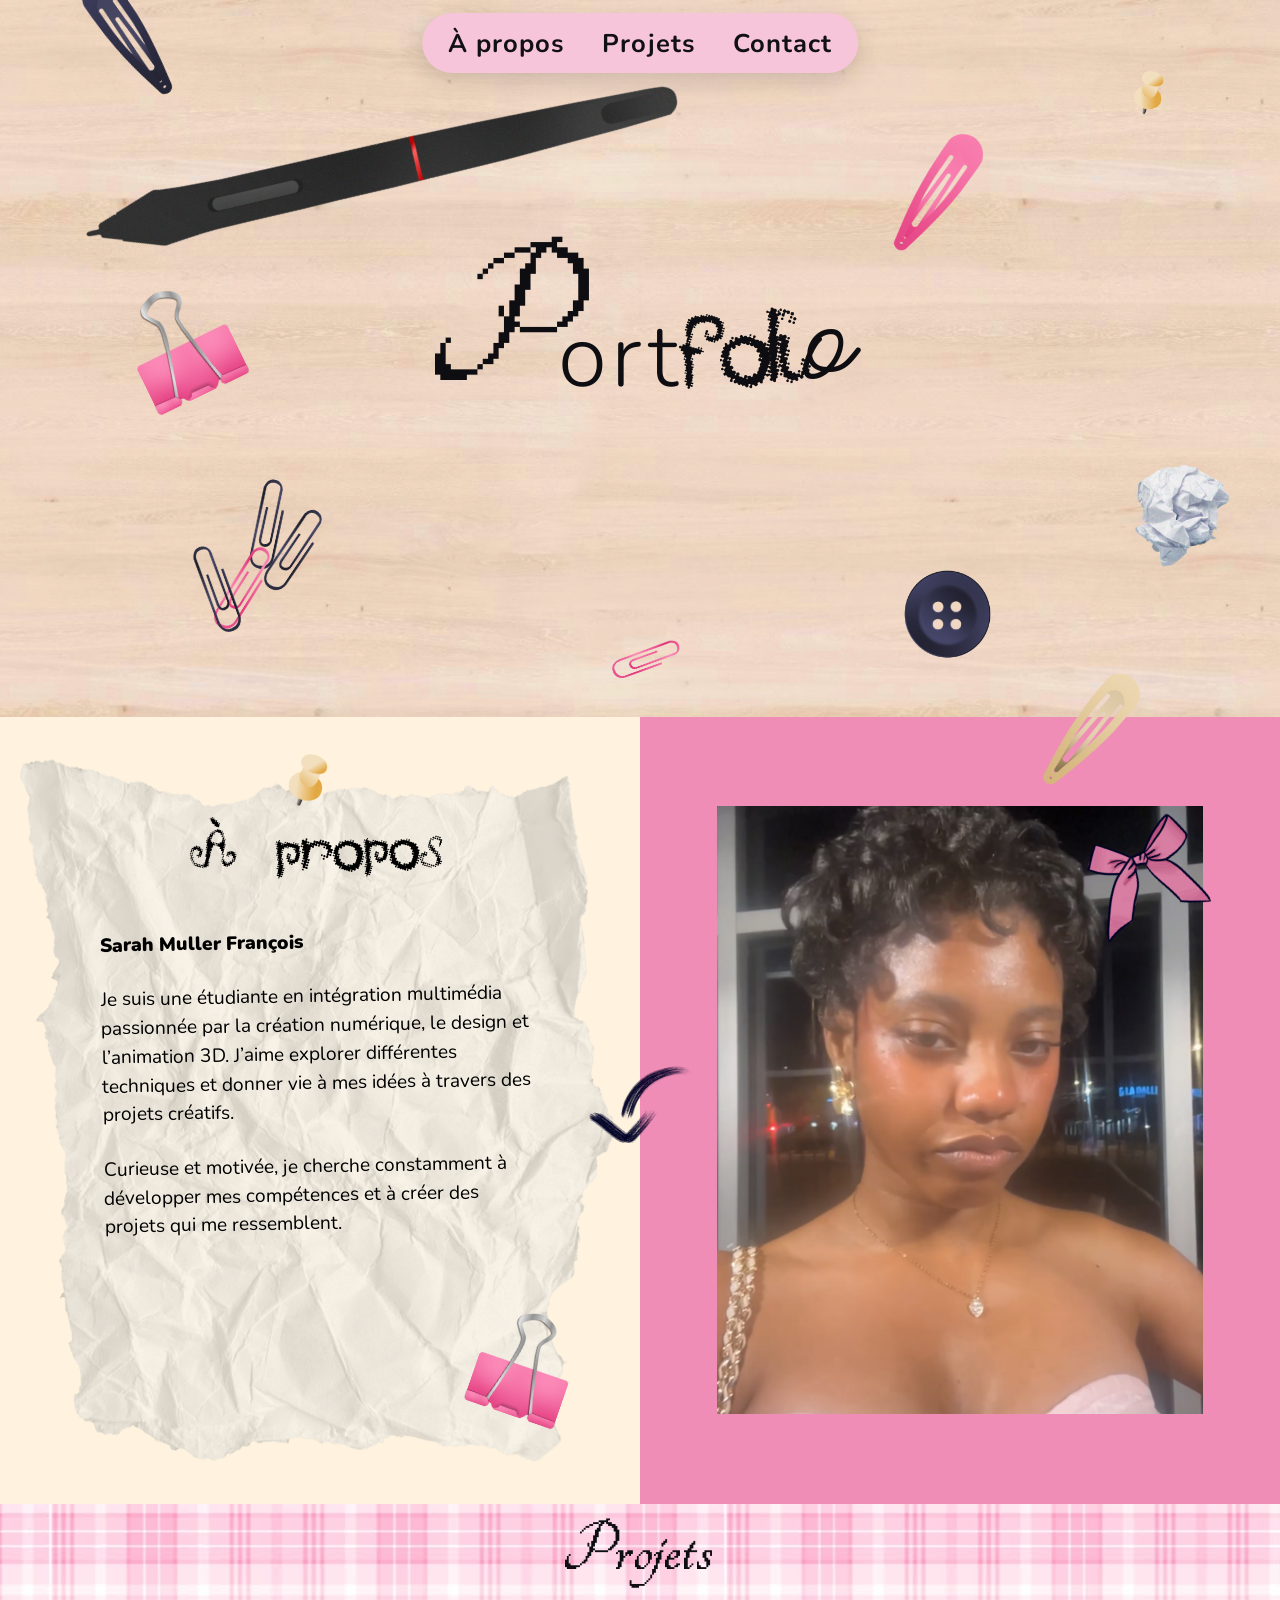
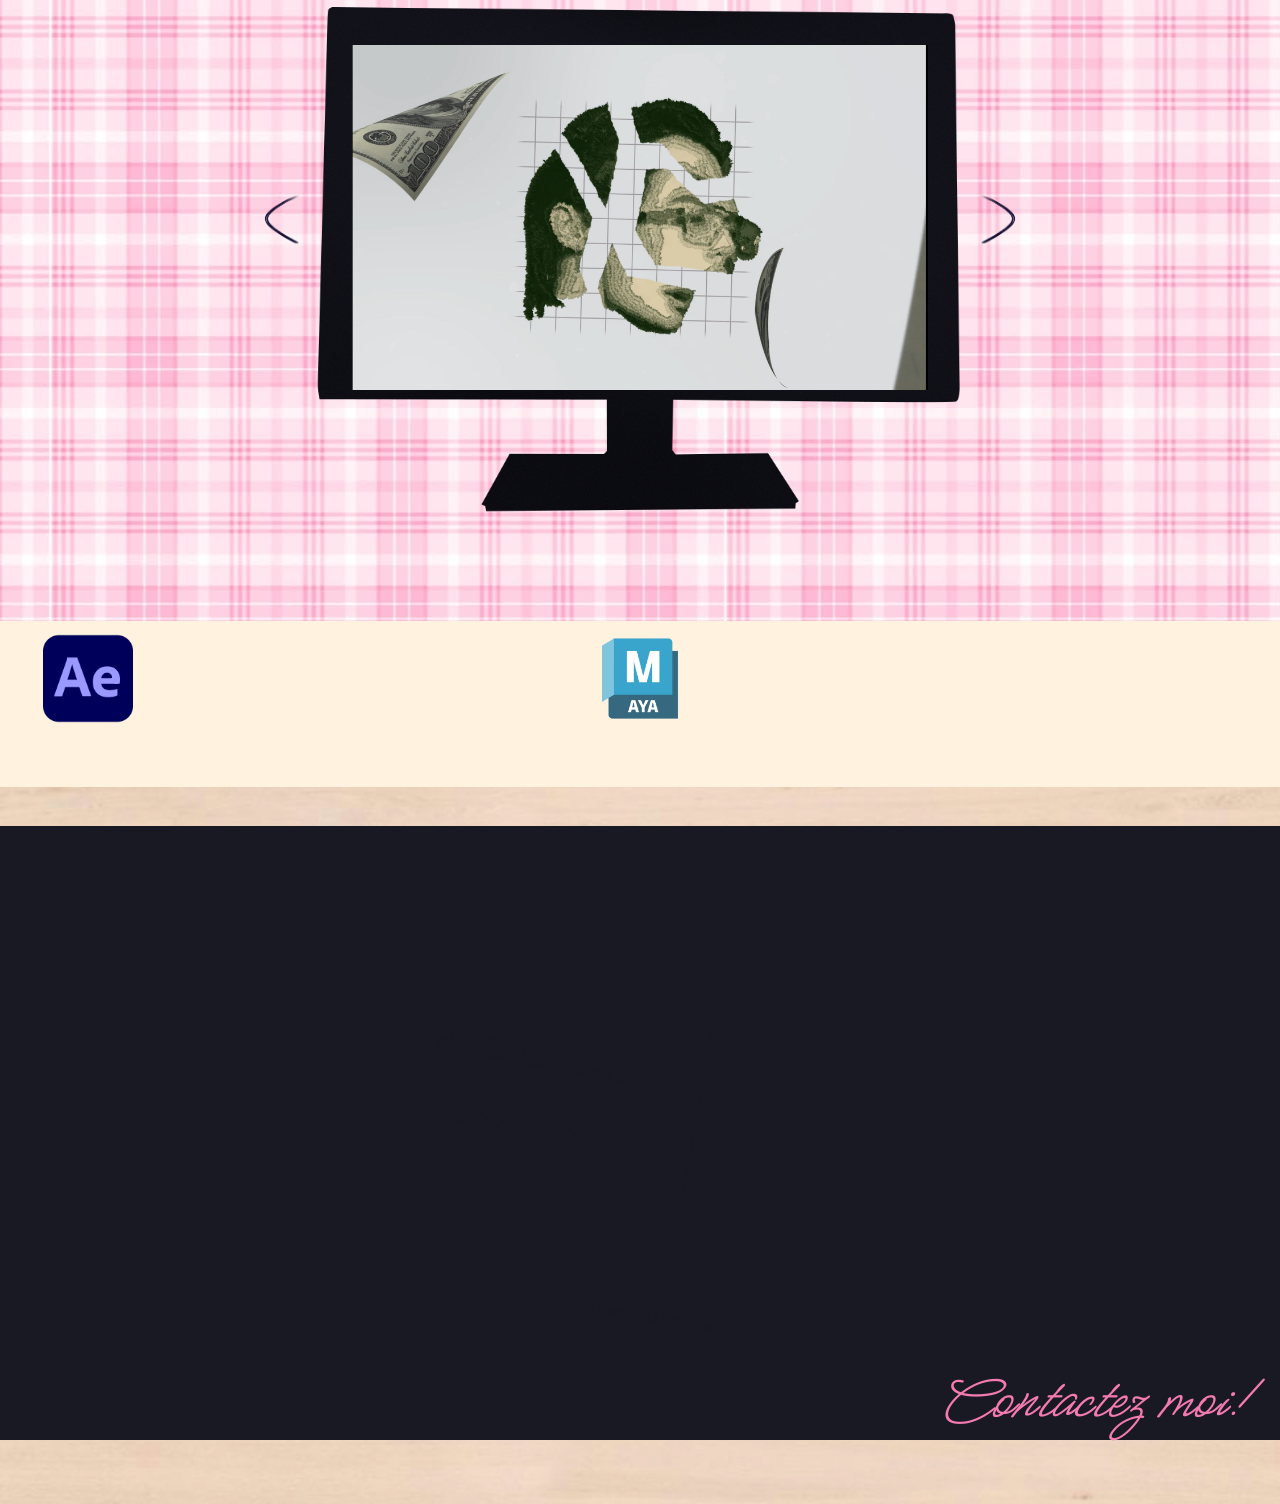
==== index.html @ 9a166fee "Actualisation_cache_visibilite_contact_mobile" ====
<!DOCTYPE html>
<html lang="fr">

<head>
    <meta charset="UTF-8">

    <meta
        name="viewport"
        content="width=device-width, initial-scale=1.0">

    <title>Portfolio Sarah Muller François</title>

        <!-- Charger les bases avant les styles de section. responsive.css arrive en dernier pour adapter la mise en page. La version dans les URL force le navigateur à récupérer les fichiers actualisés. -->
        <link rel="stylesheet" href="css/global.css?v=20261008-photo-16">
        <link rel="stylesheet" href="css/navigation.css?v=20261008-photo-16">
        <link rel="stylesheet" href="css/hero.css?v=20261008-blue-barrette-19">
        <link rel="stylesheet" href="css/about.css?v=20261013-paper-fix">
        <link rel="stylesheet" href="css/projects.css?v=20261008-mouse-size-24">
        <link rel="stylesheet" href="css/skills.css?v=20261008-skill-labels-23">
        <link rel="stylesheet" href="css/contact.css?v=20261008-photo-16">
        <link rel="stylesheet" href="css/responsive.css?v=20261016-contact-card-visible">
</head>

<body>

    <!-- =========================================
         NAVIGATION PRINCIPALE
         ========================================= -->

    <nav
        class="main-nav"
        aria-label="Navigation principale">

        <a href="#a-propos">
            À propos
        </a>

        <a href="#projets">
            Projets
        </a>

        <a href="#contact">
            Contact
        </a>

    </nav>


    <main>

        <!-- =========================================
             BANNIÈRE D’ACCUEIL
             ========================================= -->

        <header class="hero">

            <!-- Repère des images décoratives ; main.js découpe le titre en lettres pour son animation. -->
            <div class="hero__art">

                <h1
                    class="hero__title"
                    id="hero-title">
                    Portfolio
                </h1>

                <img
                    src="./maket/illustrations/bouton_illustration.png"
                    alt="Image bouton bleu"
                    class="bouton-bleu" loading="lazy" decoding="async">

                <img
                    src="./maket/illustrations/barrette_beige_illustration.png"
                    alt="Image barrette beige"
                    class="barrette-beige" loading="lazy" decoding="async">

                <img
                    src="./maket/illustrations/barrette_bleu_illustration.png"
                    alt="Image barrette bleu"
                    class="barrette-bleu" loading="lazy" decoding="async">

                <img
                    src="./maket/illustrations/barrette_rose_illustration.png"
                    alt="Image barrette rose"
                    class="barrette-rose" loading="lazy" decoding="async">

                <img
                    src="./maket/illustrations/trombone_bleu_illustration.png"
                    alt="Image trombone bleu"
                    class="trombone-bleu trombone-bleu--first" loading="lazy" decoding="async">

                <img
                    src="./maket/illustrations/trombone_rose_illustration.png"
                    alt="Image trombone rose"
                    class="trombone-rose" loading="lazy" decoding="async">

                <img
                    src="./maket/illustrations/pin_illustration.png"
                    alt="Image pin"
                    class="pin" loading="lazy" decoding="async">

                <img
                    src="./maket/illustrations/trombone_bleu_illustration--second.png"
                    alt="Image deuxième trombone bleu"
                    class="trombone-bleu trombone-bleu--second" loading="lazy" decoding="async">

                <img
                    src="./maket/illustrations/trombone_rose_illustration.png"
                    alt="Image trombone rose"
                    class="trombone-rose trombone-rose--second" loading="lazy" decoding="async">

                <img
                    src="./maket/illustrations/trombone_bleu_illustration--third.png"
                    alt="Image troisième trombone bleu"
                    class="trombone-bleu trombone-bleu--third" loading="lazy" decoding="async">

                <img
                    src="./maket/illustrations/xppen_pen_illustration.png"
                    alt="Image xppen"
                    class="xppen" loading="lazy" decoding="async">

                <img
                    src="./maket/illustrations/clip_illustration.png"
                    alt="Image clip"
                    class="clip" loading="lazy" decoding="async">

                <img
                    src="./maket/illustrations/paperball_iillustration.png"
                    alt="Image paperball"
                    class="paperball" loading="lazy" decoding="async">

            </div>

        </header>


        <!-- =========================================
             À PROPOS
             ========================================= -->

        <section
            class="about"
            id="a-propos"
            aria-labelledby="about-title">

            <!-- Texte sur une texture ajoutée en CSS ; les décorations restent indépendantes du contenu. -->
            <article class="about__paper">

                <img
                    src="./maket/illustrations/pin_illustration.png"
                    alt=""
                    class="about__pin"
                    aria-hidden="true" loading="lazy" decoding="async">

                <h2 id="about-title">
                    À propos
                </h2>

                <p class="about__name"><strong>Sarah Muller François</strong></p>

                <p>
                    Je suis une étudiante en intégration multimédia passionnée par la création numérique, le design et l’animation 3D. J’aime explorer différentes techniques et donner vie à mes idées à travers des projets créatifs. 
                </p>

                <p>
                    Curieuse et motivée, je cherche constamment à développer mes compétences et à créer des projets qui me ressemblent.
                </p>

                <img
                    src="./maket/illustrations/clip_illustration.png"
                    alt=""
                    class="about__clip"
                    aria-hidden="true" loading="lazy" decoding="async">

            </article>

            <!-- Cadre réservé à la photo et nœud décoratif. -->
            <article class="about__pink-panel">

                <div
                    class="about__image-placeholder">
                    <!-- Portrait : déposer Image.jpg dans assets/Img, en respectant les majuscules du dossier. -->
                    <img
                        src="./assets/Img/Image.jpg"
                        alt="Portrait de Sarah Muller François"
                        class="about__photo"
                        loading="lazy" loading="lazy" decoding="async">
                </div>

                <img
                    src="./maket/illustrations/noeu_papillon.png"
                    alt="Noeud rose décoratif"
                    class="about__bow" loading="lazy" decoding="async">

            </article>

            <img
                src="./assets/fleches/fleche_1.png"
                alt=""
                class="about__arrow"
                aria-hidden="true" loading="lazy" decoding="async">

        </section>


        <!-- =========================================
             PROJETS
             ========================================= -->

        <section
            class="projects"
            id="projets"
            aria-labelledby="projects-title">

            <div class="projects__stage">

                <h2
                    id="projects-title"
                    class="projects__title">
                    Projets
                </h2>

                <!-- Écran au calque 1 ; souris au calque 0 derrière lui ; carrousel au calque 3. -->
                <img
                    src="./maket/illustrations/ecran.png"
                    alt=""
                    class="projects__screen"
                    aria-hidden="true" loading="lazy" decoding="async">

                <img
                    src="./maket/illustrations/souris.png"
                    alt=""
                    class="projects__mouse"
                    aria-hidden="true" loading="lazy" decoding="async">

                <!-- Les attributs data-project-* permettent au JavaScript de trouver les boutons et la zone à remplacer. -->
                <div
                    class="projects__carousel"
                    data-project-carousel
                    aria-label="Aperçu de mes projets">

                    <button
                        type="button"
                        class="projects__arrow projects__arrow--prev"
                        data-project-prev
                        aria-label="Projet précédent">

                        <img
                            src="./assets/fleches/fleche_5.png"
                            alt=""
                            class="projects__arrow-icon"
                            aria-hidden="true" loading="lazy" decoding="async">

                    </button>

                    <div
                        class="projects__slot"
                        data-project-slot>

                        <!-- Carte initiale : remplacée par les données chargées depuis data/projects.json. -->
                        <a
                            class="project-card project-card--dark project-card--hyunjin"
                            href="projet.html?project=hyunjin"
                            aria-label="Hyunjin.aep, catégorie Montage vidéo">

                            <span class="project-card__media">

                                <span
                                    class="project-card__graphic project-card__graphic--hyunjin"
                                    aria-hidden="true">
                                </span>

                            </span>

                            <span class="project-card__content">

                                <span class="project-card__eyebrow">
                                    Projet 1
                                </span>

                                <span class="project-card__name">
                                    Hyunjin.aep
                                </span>

                                <span class="project-card__category">
                                    Montage vidéo
                                </span>

                            </span>

                        </a>

                    </div>

                    <button
                        type="button"
                        class="projects__arrow projects__arrow--next"
                        data-project-next
                        aria-label="Projet suivant">

                        <img
                            src="./assets/fleches/fleche_5.png"
                            alt=""
                            class="projects__arrow-icon"
                            aria-hidden="true" loading="lazy" decoding="async">

                    </button>
                </div>

            </div>

        </section>


        <!-- =========================================
             LOGICIELS / COMPÉTENCES
             ========================================= -->

        <section
            class="skills"
            id="logiciels-competences"
            aria-labelledby="skills-title">

            <!-- Chaque figure associe une icône au nom révélé au survol dans skills.css. -->
            <ul
                class="skills__list"
                aria-label="Logiciels et compétences">

                <li class="skills__item">

                    <figure class="skill-card">

                        <img
                            src="./assets/icones/adobe-after-effects-cc-icon.png"
                            alt="Adobe After Effects"
                            class="skill-card__icon" loading="lazy" decoding="async">

                        <figcaption class="skill-card__label">
                            After Effects
                        </figcaption>

                    </figure>

                </li>

                <li class="skills__item">

                    <figure class="skill-card">

                        <img
                            src="./assets/icones/Blender-Logo.png"
                            alt="Blender"
                            class="skill-card__icon" loading="lazy" decoding="async">

                        <figcaption class="skill-card__label">
                            Blender
                        </figcaption>

                    </figure>

                </li>

                <li class="skills__item">

                    <figure class="skill-card">

                        <img
                            src="./assets/icones/davinci_logo.webp"
                            alt="DaVinci Resolve"
                            class="skill-card__icon" loading="lazy" decoding="async">

                        <figcaption class="skill-card__label">
                            DaVinci Resolve
                        </figcaption>

                    </figure>

                </li>

                <li class="skills__item">

                    <figure class="skill-card">

                        <img
                            src="./assets/icones/krita-logo.png"
                            alt="Krita"
                            class="skill-card__icon skill-card__icon--krita" loading="lazy" decoding="async">

                        <figcaption class="skill-card__label">
                            Krita
                        </figcaption>

                    </figure>

                </li>

                <li class="skills__item">

                    <figure class="skill-card">

                        <img
                            src="./assets/icones/maya_logo.png"
                            alt="Maya"
                            class="skill-card__icon skill-card__icon--maya" loading="lazy" decoding="async">

                        <figcaption class="skill-card__label">
                            Maya
                        </figcaption>

                    </figure>

                </li>

                <li class="skills__item">

                    <figure class="skill-card">

                        <img
                            src="./assets/icones/Visual-Studio-Logo.png"
                            alt="Visual Studio"
                            class="skill-card__icon skill-card__icon--vs" loading="lazy" decoding="async">

                        <figcaption class="skill-card__label">
                            Visual Studio
                        </figcaption>

                    </figure>

                </li>

                <li class="skills__item">

                    <figure class="skill-card">

                        <img
                            src="./assets/icones/html_icone.png"
                            alt="HTML"
                            class="skill-card__icon" loading="lazy" decoding="async">

                        <figcaption class="skill-card__label">
                            HTML
                        </figcaption>

                    </figure>

                </li>

                <li class="skills__item">

                    <figure class="skill-card">

                        <img
                            src="./assets/icones/css_icone.png"
                            alt="CSS"
                            class="skill-card__icon" loading="lazy" decoding="async">

                        <figcaption class="skill-card__label">
                            CSS
                        </figcaption>

                    </figure>

                </li>

                <li class="skills__item">

                    <figure class="skill-card">

                        <img
                            src="./assets/icones/wordpress.png"
                            alt="Wordpress"
                            class="skill-card__icon skill-card__icon--wordpress" loading="lazy" decoding="async">

                        <figcaption class="skill-card__label">
                            Wordpress
                        </figcaption>

                    </figure>

                </li>

            </ul>

        </section>


        <!-- =========================================
             CONTACT
             ========================================= -->

        <section
            class="contact"
            id="contact"
            aria-labelledby="contact-title">

            <!-- Fond en bois séparé de la zone sombre pour conserver les bandes autour de la composition. -->
            <div class="contact__wood"></div>

            <div class="contact__stage">

                <img
                    src="./maket/illustrations/enveloppe_illustration.png"
                    alt=""
                    class="contact__envelope"
                    aria-hidden="true" loading="lazy" decoding="async">

                <!-- La carte regroupe image, texte, séparation, réseaux et courriel : tout suit sa rotation. -->
                <div class="contact__card">

                    <img
                        src="./maket/illustrations/Carte.png"
                        alt=""
                        class="contact__card-image" loading="lazy" decoding="async">

                    <div class="contact__card-text">

                        <p>
                            <span class="contact__text-desktop">Vous pouvez me retrouver<br>sur mes réseaux.</span>
                            <span class="contact__text-mobile">Travaillons<br>ensemble</span>
                        </p>

                    </div>

                    <div class="contact__card-line"></div>

                    <div class="contact__card-socials">

                        <!-- Remplacer # par l’adresse réelle du profil. -->
                        <a
                            href="#"
                            class="contact__card-social contact__card-social--indeed"
                            aria-label="Mon profil Indeed">

                            <img
                                src="./assets/icones/linkedin.png"
                                alt="Indeed" loading="lazy" decoding="async">

                        </a>

                        <!-- Remplacer # par l’adresse réelle du profil. -->
                        <a
                            href="https://www.instagram.com/ctrlzilla_/"
                            class="contact__card-social contact__card-social--instagram"
                            aria-label="Mon Instagram">

                            <img
                                src="./assets/icones/instagram.png"
                                alt="Mon Instagram" loading="lazy" decoding="async">

                        </a>

                    </div>

                    <div class="contact__card-email">

                        <a href="mailto:s.mullerfrancois17@gmail.com">
                            s.mullerfrancois17@gmail.com
                        </a>

                    </div>

                </div>

                <img
                    src="./assets/fleches/flecheR_1.png"
                    alt=""
                    class="contact__arrow"
                    aria-hidden="true" loading="lazy" decoding="async">

                <div class="contact__message">

                    <h2 id="contact-title">
                        Contactez moi!
                    </h2>

                </div>

            </div>

        </section>

    </main>


    <!-- Le module charge les projets puis initialise les interactions après le HTML. -->
    <script
        type="module"
        src="js/main.js?v=20261013-feedback">
    </script>

</body>

</html>
---- css/global.css ----
/* Base commune aux deux pages : couleurs, polices locales, fond en bois et largeur des sections. Les variables définies dans :root sont réutilisées avec var(). */

/* =========================================================
   STYLES GLOBAUX DU PORTFOLIO
   ========================================================= */

/* Palette commune : modifier une variable met à jour tous les éléments qui l’utilisent. */
:root {
    --black: #03070d;
    --board-bg: #FFF3DF;
    --board-rim: #f3a7c7;
    --ink: #0e0e12;
    --gray-ink: #1f2233;
    --pink-soft: #f2aac5;
    --pink-strong: #ef8db6;
    --paper: #f4f1eb;
    --metal: #d7c8bd;
    --metal-dark: #b9a99d;
}

/* Inclut les bordures et les marges internes dans la largeur et la hauteur annoncées. */
* {
    box-sizing: border-box;
}

/* Taille de base du texte et défilement doux vers les ancres du menu. */
html {
    font-size: 16px;
    scroll-behavior: smooth;
}

/* Supprime la marge par défaut et répète la texture du bureau en arrière-plan. */
body {
    margin: 0;
    min-height: 100vh;
    position: relative;
    overflow-x: hidden;
    background-image: url("../assets/Img/bois_bureau.png");
    background-repeat: repeat;
    background-position: center top;
    background-size: auto;
}


/* =========================================================
   POLICES
   ========================================================= */

/* Charge une police depuis assets/font ; swap affiche une police de secours pendant le chargement. */
@font-face {
    font-family: "Myrtille Pixel";
    src: url("../assets/font/myrtille-pixel.otf") format("opentype");
    font-display: swap;
}

@font-face {
    font-family: "Mieszkanie";
    src: url("../assets/font/mieszkanie9.otf") format("opentype");
    font-display: swap;
}

@font-face {
    font-family: "Nunito Local";
    src: url("../assets/font/Nunito-VariableFont_wght.ttf") format("truetype");
    font-display: swap;
}

@font-face {
    font-family: "Meow Script";
    src: url("../assets/font/MeowScript-Regular.ttf") format("truetype");
    font-display: swap;
}


/* =========================================================
   CONTENEUR PRINCIPAL
   ========================================================= */

/* Conteneur principal commun : occupe toute la largeur de la page. */
main {
    min-height: 100vh;
    display: block;
    width: 100%;
    max-width: 100%;
    padding: 0 0 2.5rem;
    margin: 0;
    position: relative;
    z-index: 1;
}


/* =========================================================
   LARGEUR DES SECTIONS
   ========================================================= */

.about,
.projects,
.skills,
/* Conteneur de la composition ; réserve les bandes de bois autour de la zone sombre. */
.contact {
    width: 100%;
    max-width: none;
}
---- css/navigation.css ----
/* Menu fixe au-dessus des sections. Le décalage des ancres évite que les titres soient cachés derrière le menu. */

/* =========================================================
   NAVIGATION PRINCIPALE
   ========================================================= */

/* Centre le menu fixe ; son z-index élevé le garde au-dessus du contenu. */
.main-nav {
    position: fixed;
    top: 2vh;
    left: 50%;
    z-index: 1000;

    display: flex;
    align-items: center;
    justify-content: center;

    gap: 2.5vw;

    transform: translateX(-50%);

    padding:
        1.2vh
        2vw;

    background-color: #f7c5da;

    border-radius: 999px;

    box-shadow:
        0 8px 25px rgba(14, 14, 18, 0.15);

    white-space: nowrap;
}

/* Apparence des liens du menu : police, couleur et transition. */
.main-nav a {
    color: #111016;
    text-decoration: none;

    font-family: "Nunito Local", sans-serif;
    font-size: 1vw;
    font-weight: 700;
    letter-spacing: 0.04em;

    transition:
        color 0.2s ease,
        transform 0.2s ease;
}

/* Retour visuel lorsque le lien est survolé ou sélectionné au clavier. */
.main-nav a:hover,
.main-nav a:focus-visible {
    color: #ffffff;
    transform: translateY(-2px);
    outline: none;
}


/* =========================================================
   DÉFILEMENT VERS LES SECTIONS
   ========================================================= */

/* Décale la destination des ancres sous le menu fixe. */
#a-propos,
#projets,
#contact {
    scroll-margin-top: 12vh;
}
---- css/hero.css ----
/* Bannière d’accueil : titre lettre par lettre, objets décoratifs et animations d’entrée. responsive.css, chargé ensuite, ajuste les dimensions et la position finale des objets selon la largeur. */

/* =========================================================
   BANNIÈRE D’ACCUEIL
   ========================================================= */

.hero {
    width: 100%;
}

/* Repère de positionnement des objets : leurs coordonnées sont calculées dans cette zone. */
.hero__art {
    position: relative;
    width: 100%;
    height: 100svh;
    min-height: 100vh;
    padding: 0;
}

/* Centre le titre avec translate(-50%, -50%) ; sa taille dépend de la largeur. */
.hero__title {
    position: absolute;
    left: 50%;
    top: 44%;
    transform: translate(-50%, -50%);
    margin: 0;
    z-index: 2;
    text-align: center;
    font-size: clamp(4rem, 10vw, 9rem);
    line-height: 0.9;
    letter-spacing: 0.02em;
    color: var(--ink);
    white-space: nowrap;
}


/* =========================================================
   ANIMATION DU TITRE PORTFOLIO
   ========================================================= */

/* Chaque lettre reçoit un délai via --letter-index et sa police finale via --final-font. */
.hero__title span {
    display: inline-block;
    font-weight: 400;
    animation:
        portfolioFontChange 0.9s steps(1) forwards;
    animation-delay: calc(var(--letter-index) * 0.12s);
    animation-fill-mode: forwards;
}

@keyframes portfolioFontChange {

    0% {
        font-family: "Myrtille Pixel", sans-serif;
    }

    25% {
        font-family: "Mieszkanie", sans-serif;
    }

    50% {
        font-family: "Nunito Local", sans-serif;
    }

    75% {
        font-family: "Meow Script", cursive;
    }

    100% {
        font-family: var(--final-font);
    }

}


/* =========================================================
   POLICE FINALE DE CHAQUE LETTRE
   ========================================================= */

.hero__title span:nth-child(1) {
    --final-font: "Myrtille Pixel";
    font-size: 2em;
    transform: translateY(0.03em);
    margin-right: -0.08em;
}

.hero__title span:nth-child(2) {
    --final-font: "Nunito Local";
    font-size: 0.82em;
    font-weight: 300;
    transform: translateY(0.15em);
    margin-left: -0.30em;
}

.hero__title span:nth-child(3) {
    --final-font: "Nunito Local";
    font-size: 0.82em;
    font-weight: 300;
    transform: translateY(0.15em);
    margin-left: 0.02em;
}

.hero__title span:nth-child(4) {
    --final-font: "Nunito Local";
    font-size: 0.82em;
    font-weight: 300;
    transform: translateY(0.15em);
    margin-left: 0.04em;
}

.hero__title span:nth-child(5) {
    --final-font: "Mieszkanie";
    font-size: 0.98em;
    transform: translateY(0.05em);
    margin-left: -0.01em;
}

.hero__title span:nth-child(6) {
    --final-font: "Mieszkanie";
    font-size: 0.98em;
    transform: translateY(0.05em);
    margin-left: -0.07em;
}

.hero__title span:nth-child(7) {
    --final-font: "Mieszkanie";
    font-size: 0.98em;
    transform: translateY(0.05em);
    margin-left: -0.07em;
}

.hero__title span:nth-child(8) {
    --final-font: "Mieszkanie";
    font-size: 0.98em;
    transform: translateY(0.05em);
    margin-left: -0.05em;
}

.hero__title span:nth-child(9) {
    --final-font: "Meow Script";
    font-size: 1.35em;
    transform: translateY(0.03em);
    margin-left: -0.12em;
}


/* =========================================================
   OBJETS DE LA BANNIÈRE D’ACCUEIL
   ========================================================= */

/* Règles communes aux images décoratives ; height: auto conserve leurs proportions. */
.hero__art img {
    position: absolute;
    width: 120px;
    height: auto;
    max-width: none;
    object-fit: contain;
}


/* ---------------------------------------------------------
   BOUTON BLEU
   --------------------------------------------------------- */

.hero__art .bouton-bleu {
    --hero-rest-transform: rotate(0deg);
    right: 17vw;
    bottom: 6vh;
    width: var(--hero-bouton-size, 320px);
}


/* ---------------------------------------------------------
   BARRETTE BEIGE
   --------------------------------------------------------- */

.hero__art .barrette-beige {
    --hero-rest-transform: translateX(-50%) rotate(40deg);
    left: 85vw;
    bottom: -16vh;
    width: var(--hero-barrette-size, 320px);
    transform:
        translateX(-50%)
        rotate(40deg);
    z-index: 1;
}


/* ---------------------------------------------------------
   BARRETTE BLEUE
   --------------------------------------------------------- */

.hero__art .barrette-bleu {
    --hero-rest-transform: rotate(-35deg);
    left: 2vw;
    top: -8vh;
    width: var(--hero-barrette-size, 320px);
    transform: rotate(-35deg);
}


/* ---------------------------------------------------------
   BARRETTE ROSE
   --------------------------------------------------------- */

.hero__art .barrette-rose {
    --hero-rest-transform: rotate(35deg);
    left: 65vw;
    top: 9vh;
    width: var(--hero-barrette-size, 320px);
    transform: rotate(35deg);
}


/* ---------------------------------------------------------
   TROMBONE BLEU #1
   --------------------------------------------------------- */

.hero__art .trombone-bleu--first {
    --hero-rest-transform: rotate(12deg);
    right: 62vw;
    top: 73vh;
    width: var(--hero-trombone-size, 250px);
    transform: rotate(12deg);
}


/* ---------------------------------------------------------
   TROMBONE BLEU #2
   --------------------------------------------------------- */

.hero__art .trombone-bleu--second {
    --hero-rest-transform: rotate(-20deg);
    left: 17vw;
    bottom: 12vh;
    width: var(--hero-trombone-size, 250px);
    transform: rotate(-20deg);
}


/* ---------------------------------------------------------
   TROMBONE ROSE
   --------------------------------------------------------- */

.hero__art .trombone-rose {
    --hero-rest-transform: rotate(32deg);
    left: 19.5vw;
    bottom: 12vh;
    width: var(--hero-trombone-size, 250px);
    transform: rotate(32deg);
}


/* ---------------------------------------------------------
   TROMBONE ROSE #2
   --------------------------------------------------------- */

.hero__art .trombone-rose--second {
    --hero-rest-transform: rotate(70deg);
    right: 23vw;
    top: 70vh;
    width: var(--hero-trombone-size, 250px);
    transform: rotate(70deg);
}


/* ---------------------------------------------------------
   TROMBONE BLEU #3
   --------------------------------------------------------- */

.hero__art .trombone-bleu--third {
    --hero-rest-transform: rotate(34deg);
    left: 24vw;
    top: 69vh;
    width: var(--hero-trombone-size, 250px);
    transform: rotate(34deg);
}


/* ---------------------------------------------------------
   PUNAISE
   --------------------------------------------------------- */

.hero__art .pin {
    --hero-rest-transform: rotate(0deg);
    right: 2vw;
    top: -4vh;
    width: var(--hero-pin-size, 180px);
}


/* ---------------------------------------------------------
   XP-PEN
   --------------------------------------------------------- */

.hero__art .xppen {
    --hero-rest-transform: rotate(22deg);
    left: 12vw;
    top: -8vh;
    width: var(--hero-xppen-size, 570px);
    transform: rotate(22deg);
}


/* ---------------------------------------------------------
   PINCE
   --------------------------------------------------------- */

.hero__art .clip {
    --hero-rest-transform: rotate(-26deg);
    right: 70vw;
    top: 35vh;
    width: var(--hero-clip-size, 320px);
    transform: rotate(-26deg);
}


/* ---------------------------------------------------------
   BOULE DE PAPIER
   --------------------------------------------------------- */

.hero__art .paperball {
    --hero-rest-transform: rotate(0deg);
    right: 4vw;
    top: 34vh;
    width: var(--hero-paperball-size, 450px);
}


/* =========================================================
   BANNIÈRE D’ACCUEIL — ARRIVÉE DES OBJETS
   ========================================================= */

.hero__art img {
    animation-duration: 1.25s;
    animation-timing-function: cubic-bezier(0.22, 0.8, 0.25, 1);
    animation-fill-mode: both;
}


/* =========================================================
   ANIMATIONS DES OBJETS
   Les déplacements s’ajoutent à --hero-rest-transform.
   À 100 %, chaque objet retrouve exactement sa position responsive.
   ========================================================= */

.hero__art .bouton-bleu {
    animation-name: boutonBleuEnter;
}

.hero__art .barrette-beige {
    animation-name: barretteBeigeEnter;
}

.hero__art .barrette-bleu {
    animation-name: barretteBleuEnter;
}

.hero__art .barrette-rose {
    animation-name: barretteRoseEnter;
}

.hero__art .trombone-bleu--first {
    animation-name: tromboneBlueFirstEnter;
}

.hero__art .trombone-bleu--second {
    animation-name: tromboneBlueSecondEnter;
}

.hero__art .trombone-rose {
    animation-name: tromboneRoseEnter;
}

.hero__art .trombone-rose--second {
    animation-name: tromboneRoseSecondEnter;
}

.hero__art .trombone-bleu--third {
    animation-name: tromboneBlueThirdEnter;
}

.hero__art .pin {
    animation-name: pinEnter;
}

.hero__art .xppen {
    animation-name: xppenEnter;
}

.hero__art .clip {
    animation-name: clipEnter;
}

.hero__art .paperball {
    animation-name: paperballEnter;
}


/* =========================================================
   BOUTON BLEU — ARRIVE DU BAS DROITE
   ========================================================= */

@keyframes boutonBleuEnter {

    0% {
        opacity: 0;
        transform: translate(120vw, 120vh) var(--hero-rest-transform) rotate(-20deg);
    }

    65% {
        opacity: 1;
        transform: translate(-1.5vw, -1.5vh) var(--hero-rest-transform) rotate(3deg);
    }

    82% {
        transform: translate(0.5vw, 0.5vh) var(--hero-rest-transform) rotate(-1deg);
    }

    100% {
        opacity: 1;
        transform: var(--hero-rest-transform);
    }

}


/* =========================================================
   BARRETTE BEIGE — ARRIVE DU BAS DROITE
   ========================================================= */

@keyframes barretteBeigeEnter {

    0% {
        opacity: 0;
        transform: translate(120vw, 120vh) var(--hero-rest-transform) rotate(40deg);
    }

    65% {
        opacity: 1;
        transform: translate(-2vw, -1.5vh) var(--hero-rest-transform) rotate(-5deg);
    }

    82% {
        transform: translate(0.6vw, 0.4vh) var(--hero-rest-transform) rotate(1deg);
    }

    100% {
        opacity: 1;
        transform: var(--hero-rest-transform);
    }

}


/* =========================================================
   BARRETTE BLEUE — ARRIVE DU HAUT GAUCHE
   ========================================================= */

@keyframes barretteBleuEnter {

    0% {
        opacity: 0;
        transform: translate(-120vw, -100vh) var(--hero-rest-transform) rotate(-35deg);
    }

    65% {
        opacity: 1;
        transform: translate(2vw, 1.5vh) var(--hero-rest-transform) rotate(6deg);
    }

    82% {
        transform: translate(-0.6vw, -0.4vh) var(--hero-rest-transform) rotate(-1deg);
    }

    100% {
        opacity: 1;
        transform: var(--hero-rest-transform);
    }

}


/* =========================================================
   BARRETTE ROSE — ARRIVE DU HAUT DROITE
   ========================================================= */

@keyframes barretteRoseEnter {

    0% {
        opacity: 0;
        transform: translate(120vw, -100vh) var(--hero-rest-transform) rotate(45deg);
    }

    65% {
        opacity: 1;
        transform: translate(-2vw, 1.5vh) var(--hero-rest-transform) rotate(6deg);
    }

    82% {
        transform: translate(0.6vw, -0.4vh) var(--hero-rest-transform) rotate(-1deg);
    }

    100% {
        opacity: 1;
        transform: var(--hero-rest-transform);
    }

}


/* =========================================================
   TROMBONE BLEU #1 — ARRIVE DU BAS
   ========================================================= */

@keyframes tromboneBlueFirstEnter {

    0% {
        opacity: 0;
        transform: translate(0, 120vh) var(--hero-rest-transform) rotate(-32deg);
    }

    65% {
        opacity: 1;
        transform: translate(1.5vw, -2vh) var(--hero-rest-transform) rotate(3deg);
    }

    82% {
        transform: translate(-0.5vw, 0.5vh) var(--hero-rest-transform) rotate(1deg);
    }

    100% {
        opacity: 1;
        transform: var(--hero-rest-transform);
    }

}


/* =========================================================
   TROMBONE BLEU #2 — ARRIVE DU BAS GAUCHE
   ========================================================= */

@keyframes tromboneBlueSecondEnter {

    0% {
        opacity: 0;
        transform: translate(-120vw, 100vh) var(--hero-rest-transform) rotate(-40deg);
    }

    65% {
        opacity: 1;
        transform: translate(2vw, -2vh) var(--hero-rest-transform) rotate(6deg);
    }

    82% {
        transform: translate(-0.5vw, 0.5vh) var(--hero-rest-transform) rotate(-1deg);
    }

    100% {
        opacity: 1;
        transform: var(--hero-rest-transform);
    }

}


/* =========================================================
   TROMBONE ROSE — ARRIVE DU BAS GAUCHE
   ========================================================= */

@keyframes tromboneRoseEnter {

    0% {
        opacity: 0;
        transform: translate(-120vw, 100vh) var(--hero-rest-transform) rotate(48deg);
    }

    65% {
        opacity: 1;
        transform: translate(2vw, -2vh) var(--hero-rest-transform) rotate(6deg);
    }

    82% {
        transform: translate(-0.5vw, 0.5vh) var(--hero-rest-transform) rotate(-1deg);
    }

    100% {
        opacity: 1;
        transform: var(--hero-rest-transform);
    }

}


/* =========================================================
   TROMBONE ROSE #2 — ARRIVE DU BAS DROITE
   ========================================================= */

@keyframes tromboneRoseSecondEnter {

    0% {
        opacity: 0;
        transform: translate(120vw, 100vh) var(--hero-rest-transform) rotate(50deg);
    }

    65% {
        opacity: 1;
        transform: translate(-2vw, -2vh) var(--hero-rest-transform) rotate(4deg);
    }

    82% {
        transform: translate(0.5vw, 0.5vh) var(--hero-rest-transform) rotate(-2deg);
    }

    100% {
        opacity: 1;
        transform: var(--hero-rest-transform);
    }

}


/* =========================================================
   TROMBONE BLEU #3 — ARRIVE DU BAS GAUCHE
   ========================================================= */

@keyframes tromboneBlueThirdEnter {

    0% {
        opacity: 0;
        transform: translate(-100vw, 100vh) var(--hero-rest-transform) rotate(56deg);
    }

    65% {
        opacity: 1;
        transform: translate(2vw, -2vh) var(--hero-rest-transform) rotate(6deg);
    }

    82% {
        transform: translate(-0.5vw, 0.5vh) var(--hero-rest-transform) rotate(-1deg);
    }

    100% {
        opacity: 1;
        transform: var(--hero-rest-transform);
    }

}


/* =========================================================
   PUNAISE — ARRIVE DU HAUT DROITE
   ========================================================= */

@keyframes pinEnter {

    0% {
        opacity: 0;
        transform: translate(100vw, -100vh) var(--hero-rest-transform) rotate(35deg);
    }

    65% {
        opacity: 1;
        transform: translate(-2vw, 2vh) var(--hero-rest-transform) rotate(-5deg);
    }

    82% {
        transform: translate(0.5vw, -0.5vh) var(--hero-rest-transform) rotate(2deg);
    }

    100% {
        opacity: 1;
        transform: var(--hero-rest-transform);
    }

}


/* =========================================================
   XP-PEN — ARRIVE DU HAUT GAUCHE
   ========================================================= */

@keyframes xppenEnter {

    0% {
        opacity: 0;
        transform: translate(-120vw, -100vh) var(--hero-rest-transform) rotate(-47deg);
    }

    65% {
        opacity: 1;
        transform: translate(2.5vw, 2vh) var(--hero-rest-transform) rotate(3deg);
    }

    82% {
        transform: translate(-0.7vw, -0.5vh) var(--hero-rest-transform) rotate(-1deg);
    }

    100% {
        opacity: 1;
        transform: var(--hero-rest-transform);
    }

}


/* =========================================================
   PINCE — ARRIVE DE LA GAUCHE
   ========================================================= */

@keyframes clipEnter {

    0% {
        opacity: 0;
        transform: translate(-120vw, 0) var(--hero-rest-transform) rotate(-29deg);
    }

    65% {
        opacity: 1;
        transform: translate(2vw, 0) var(--hero-rest-transform) rotate(6deg);
    }

    82% {
        transform: translate(-0.5vw, 0) var(--hero-rest-transform) rotate(-2deg);
    }

    100% {
        opacity: 1;
        transform: var(--hero-rest-transform);
    }

}


/* =========================================================
   BOULE DE PAPIER — ARRIVE DE LA DROITE
   ========================================================= */

@keyframes paperballEnter {

    0% {
        opacity: 0;
        transform: translate(120vw, 0) var(--hero-rest-transform) rotate(80deg);
    }

    65% {
        opacity: 1;
        transform: translate(-2vw, 0) var(--hero-rest-transform) rotate(-8deg);
    }

    82% {
        transform: translate(0.7vw, 0) var(--hero-rest-transform) rotate(3deg);
    }

    100% {
        opacity: 1;
        transform: var(--hero-rest-transform);
    }

}
---- css/about.css ----
/* Section À propos : papier à gauche, panneau photo à droite et décorations. responsive.css adapte cette structure aux petits écrans. */

/* =========================================================
   SECTION À PROPOS
   ========================================================= */

/* Deux colonnes et deux couleurs de fond pour séparer le texte et la photo. */
.about {
    position: relative;
    display: grid;
    grid-template-columns: 1fr 1fr;
    width: 100%;
    max-width: 100%;
    min-height: 100vh;
    margin: 0;
    overflow: hidden;

    background:
        linear-gradient(
            90deg,
            var(--board-bg) 0 50%,
            var(--pink-strong) 50% 100%
        );
}


/* =========================================================
   PAPIER
   ========================================================= */

/* Cadre du texte : padding réserve l’espace intérieur et margin centre le papier. */
.about__paper {
    position: relative;

    min-height: calc(120vh - 4rem);
    width: calc(100% - 8vw);

    margin: 2.5rem auto;

    padding:
        8rem
        clamp(3rem, 6vw, 6rem)
        4rem;

    background-color: transparent;

    transform: rotate(-1deg);

    overflow: hidden;

    z-index: 1;
}


/* ---------------------------------------------------------
   IMAGE DE FOND DU PAPIER
   --------------------------------------------------------- */

/* Ajoute la texture dans un calque séparé pour garder le texte lisible. */
.about__paper::before {
    content: "";

    position: absolute;
    inset: 0;

    background-image:
        url("../assets/Img/Crumpled_paper.png");

    background-position: center top;
    background-size: contain;
    background-repeat: no-repeat;

    opacity: 0.7;

    z-index: 0;
}


/* =========================================================
   CONTENU DU PAPIER
   ========================================================= */

/* Place le texte au-dessus de la texture du papier. */
.about__paper h2,
/* Limite la longueur des lignes et règle leur espacement pour la lecture. */
.about__paper p {
    position: relative;

    z-index: 2;

    opacity: 1;
}

.about__paper h2 {
    margin: 0 0 2rem;

    font-family: "Mieszkanie", sans-serif;
    font-weight: 300;

    font-size: 6.2vw;
    line-height: 0.9;
}

.about__paper p {
    max-width: 52ch;

    margin: 0 0 1rem;

    font-family: "Nunito Local", sans-serif;

    font-size: clamp(1.3rem, 2vw, 1.6rem);
    line-height: 1.55;
}


/* =========================================================
   DÉCORATIONS
   ========================================================= */

.about__pin,
.about__clip,
.about__arrow,
.about__bow {
    position: absolute;
}

.about__pin {
    top: 0vw;
    left: 30vh;

    width: 150px;

    transform: rotate(8deg);
}

.about__clip {
    right: 1rem;
    bottom: 0.5rem;

    width: 15vw;

    z-index: 2;

    transform: rotate(20deg);
}


/* =========================================================
   PANNEAU ROSE DE LA PHOTO
   ========================================================= */

/* Fond rose et centrage du cadre prévu pour la photo. */
.about__pink-panel {
    position: relative;

    display: grid;
    place-items: center;

    min-height: 100vh;

    padding: 4rem;

    background: var(--pink-strong);

    transform: rotate(0deg);
}


/* =========================================================
   PHOTO
   ========================================================= */

/* Emplacement de la future photo ; aspect-ratio fixe ses proportions. */
.about__image-placeholder {
    width: min(100%, 700px);
    height: min(100%, 900px);

    aspect-ratio: 1 / 1;

    background-image:
        url("../assets/Img/Image.jpg");

    box-shadow:
        inset 0 0 0 1px rgba(14, 14, 18, 0.2);

    transform: rotate(0deg);
}


/* =========================================================
   NŒUD
   ========================================================= */

.about__bow {
    right: 6%;
    top: 8%;

    width: clamp(100px, 16vw, 320px);

    transform: rotate(-20deg);
}


/* =========================================================
   FLÈCHE
   ========================================================= */

/* Décoration entre le texte et la photo ; ses coordonnées sont relatives à la section. */
.about__arrow {
    left: 41vw;
    bottom: 39vh;

    z-index: 3;

    width: 320px;
}

/* Nom dans la section À propos */
.about__paper .about__name,
.about__paper .about__name strong {
    font-family: "Nunito Local", sans-serif;
    font-weight: 900;
    font-synthesis: weight;
}
---- css/projects.css ----
/* Section Projets : fond à carreaux, écran, souris et carrousel. Les boutons changent la carte grâce à js/main.js. */

/* =========================================================
   PROJETS — ORDINATEUR ET TABLETTETE
   ========================================================= */

/* Fond à carreaux et cadre de la composition ; overflow masque ce qui dépasse. */
.projects {
    position: relative;

    width: 100%;

    min-height: 105vh;

    margin: 0;

    padding: 0;

    overflow: hidden;

    background-image: url("../assets/Img/plaid.jpg");
    background-repeat: repeat;
    background-position: center top;
    background-size: auto;
}


/* Repère commun de l’écran, de la souris et du carrousel. */
.projects__stage {
    position: relative;

    width: min(100%, 1600px);

    min-height: 105vh;

    margin: 0 auto;

    padding: 0;

    overflow: hidden;
}

.projects__title {
    position: relative;

    z-index: 10;

    margin: 0;

    padding-top: 7vh;

    text-align: center;

    font-family: "Myrtille Pixel", sans-serif;

    font-size: clamp(4rem, 6vw, 7rem);

    font-weight: 400;

    line-height: 0.9;

    color: var(--ink);
}

/* Image de l’écran centrée horizontalement, au-dessus de la souris. */
.projects__screen {
    position: absolute;

    top: 8vh;
    left: 50%;

    z-index: 1;

    display: block;

    width: min(78vw, 1250px);

    height: auto;

    max-width: none;

    transform: translateX(-50%);

    pointer-events: none;
}

/* Calque de la souris derrière l’écran : z-index 0, contre 1 pour l’écran. */
.projects__mouse {
    position: absolute;

    right: 18vw;
    bottom: 4vh;

    z-index: 0;

    display: block;

    width: min(11vw, 175px);

    height: auto;

    pointer-events: none;
}

/* Aligne les flèches et l’emplacement de la carte au-dessus de l’écran. */
.projects__carousel {
    position: absolute;

    top: 27vh;
    right: 6%;
    bottom: 18%;
    left: 6%;

    z-index: 3;

    display: flex;

    align-items: center;

    justify-content: center;

    gap: 2vw;

    margin: 0;
    padding: 0;

    overflow: visible;
}


/* Zone remplacée par JavaScript lors du changement de projet. */
.projects__slot {
    flex: 1 1 auto;

    width: 100%;

    max-width: 760px;

    min-width: 0;
}

/* Bouton du carrousel : conserve une zone cliquable autour de la flèche. */
.projects__arrow {
    flex: 0 0 auto;

    width: clamp(45px, 5vw, 80px);

    height: clamp(45px, 5vw, 80px);

    margin: 0;
    padding: 0;

    border: 0;

    background: transparent;

    display: flex;

    align-items: center;
    justify-content: center;

    cursor: pointer;

    z-index: 10;
}

.projects__arrow-icon {
    display: block;

    width: 100%;
    height: 100%;

    object-fit: contain;

    transition: transform 0.2s ease;
}

.projects__arrow:hover .projects__arrow-icon,
.projects__arrow:focus-visible .projects__arrow-icon {
    transform: scale(1.08);
}

.projects__arrow:focus-visible {
    outline: 2px solid var(--ink);

    outline-offset: 0.4vw;

    border-radius: 50%;
}


/* ---------------------------------------------------------
   FLÈCHE DROITE
   --------------------------------------------------------- */

/* Retourne la même image pour obtenir une flèche vers la droite. */
.projects__arrow--next .projects__arrow-icon {
    transform: scaleX(-1);
}

.projects__arrow--next:hover .projects__arrow-icon,
.projects__arrow--next:focus-visible .projects__arrow-icon {
    transform: scaleX(-1.08) scaleY(1.08);
}


/* =========================================================
   CARTE DE PROJET
   ========================================================= */

/* Lien de prévisualisation : regroupe le média, le titre et la catégorie. */
.project-card {
    display: flex;

    flex-direction: column;

    width: 100%;

    min-width: 0;

    overflow: hidden;

    border-radius: 1.5vw;

    text-decoration: none;

    color: inherit;

    background: var(--paper);

    box-shadow:
        0 1.5vh 3vw rgba(14, 14, 18, 0.22);

    transition:
        transform 0.25s ease,
        box-shadow 0.25s ease;
}

.project-card:hover,
.project-card:focus-visible {
    transform: translateY(-0.6vh);

    box-shadow:
        0 2vh 4vw rgba(14, 14, 18, 0.28);
}

.project-card:focus-visible {
    outline: 2px solid var(--ink);

    outline-offset: 0.4vw;
}

/* Cadre du média : masque les débordements et fixe les proportions de la prévisualisation. */
.project-card__media {
    display: block;

    width: 100%;

    aspect-ratio: 16 / 9;

    overflow: hidden;

    background: #111;
}

/* Prévisualisation utilisant une image de fond plutôt qu’une balise img. */
.project-card__graphic {
    display: block;

    width: 100%;
    height: 100%;

    background-position: center;

    background-repeat: no-repeat;

    background-size: cover;
}

.project-card__graphic--hyunjin {
    background-color: #111;
}

/* Zone des informations de la carte : disposition verticale. */
.project-card__content {
    display: flex;

    flex-direction: column;

    gap: 0.7vh;

    width: 100%;

    padding:
        2.2vh
        2vw
        2.5vh;

    background: #f4f1eb;
}

.project-card__eyebrow {
    font-family: "Nunito Local", sans-serif;

    font-size: clamp(0.75rem, 0.9vw, 1rem);

    font-weight: 700;

    letter-spacing: 0.08em;

    text-transform: uppercase;

    color: var(--gray-ink);
}

.project-card__name {
    font-family: "Myrtille Pixel", sans-serif;

    font-size: clamp(1.8rem, 3vw, 3.5rem);

    line-height: 0.95;

    color: var(--ink);
}

.project-card__category {
    font-family: "Nunito Local", sans-serif;

    font-size: clamp(0.9rem, 1.1vw, 1.2rem);

    line-height: 1.3;

    color: var(--gray-ink);
}
---- css/skills.css ----
/* Rangée des logiciels : les icônes restent visibles et le nom apparaît au survol. responsive.css ajuste le nombre de colonnes et les tailles. */

/* =========================================================
   LOGICIELS ET COMPÉTENCES — ORDINATEUR ET TABLETTETE
   ========================================================= */

.skills {
    position: relative;

    width: 100%;

    min-height: 45vh;

    margin: 0;

    padding:
        9vh
        4vw
        10vh;

    overflow: hidden;

    background: var(--board-bg);
}


/* ---------------------------------------------------------
   LISTE DES COMPÉTENCES
   --------------------------------------------------------- */

/* Aligne les logiciels et retire les puces de la liste. */
.skills__list {
    display: flex;

    flex-direction: row;

    align-items: center;

    justify-content: center;

    gap: 3vw;

    width: 100%;

    max-width: 1500px;

    margin: 0 auto;

    padding: 0;

    list-style: none;

    flex-wrap: nowrap;
}


/* ---------------------------------------------------------
   ÉLÉMENT DE LA LISTE
   --------------------------------------------------------- */

.skills__item {
    flex: 0 0 auto;

    display: flex;

    justify-content: center;

    align-items: center;
}


/* ---------------------------------------------------------
   CARTE DE COMPÉTENCE
   --------------------------------------------------------- */

/* Cadre d’une icône avec son nom positionné à l’intérieur. */
.skill-card {
    position: relative;

    width: 120px;

    height: 150px;

    margin: 0;

    display: flex;

    align-items: center;

    justify-content: center;

    text-align: center;
}


/* ---------------------------------------------------------
   ICÔNE
   --------------------------------------------------------- */

/* Conserve les proportions du logo et prépare l’animation au survol. */
.skill-card__icon {
    display: block;

    width: 100px;

    height: 100px;

    object-fit: contain;

    transition:
        transform 0.25s ease,
        filter 0.25s ease;
}


.skill-card__icon--krita,
.skill-card__icon--maya,
.skill-card__icon--vs,
.skill-card__icon--wordpress {
    object-fit: contain;
}


/* ---------------------------------------------------------
   EFFET AU SURVOL
   --------------------------------------------------------- */

.skill-card:hover .skill-card__icon {
    transform: scale(1.12);
}


/* ---------------------------------------------------------
   NOM DU LOGICIEL
   Caché avant le survol
   --------------------------------------------------------- */

/* Nom masqué par défaut ; le survol le rend visible sous l’icône. */
.skill-card__label {
    position: absolute;

    left: 50%;

    bottom: 0;

    transform:
        translateX(-50%)
        translateY(8px);

    margin: 0;

    padding: 0;

    white-space: nowrap;

    font-family: "Nunito Local", sans-serif;

    font-size: 0.95rem;

    font-weight: 700;

    line-height: 1;

    color: var(--ink);

    background: none;

    border-radius: 0;

    box-shadow: none;

    opacity: 0;

    visibility: hidden;

    pointer-events: none;

    transition:
        opacity 0.2s ease,
        transform 0.2s ease,
        visibility 0.2s ease;

    z-index: 10;
}

.skill-card:hover .skill-card__label {
    opacity: 1;

    visibility: visible;

    transform:
        translateX(-50%)
        translateY(0);
}


/* Le libellé occupe sa propre ligne sous le logo, sans chevauchement. */
.skill-card { flex-direction: column; justify-content: flex-start; gap: 0.6rem; height: auto; min-height: 150px; }
.skill-card__icon { flex: 0 0 auto; }
.skill-card:hover .skill-card__icon { transform: none; }
.skill-card__label { position: static; flex: 0 0 auto; transform: translateY(6px); white-space: normal; overflow-wrap: anywhere; max-width: 100%; line-height: 1.25; }
.skill-card:hover .skill-card__label { transform: translateY(0); }
---- css/contact.css ----
/* Composition du contact : fond en bois, zone sombre, enveloppe et carte. Les éléments internes utilisent des pourcentages de la carte pour rester alignés lors du redimensionnement. */

/* =========================================
   CONTACT
========================================= */

/* Conteneur de la composition ; réserve les bandes de bois autour de la zone sombre. */
.contact {
	position: relative;
	width: 100%;
	min-height: 95vh;
	overflow: hidden;
	margin-top: 10vh;
	padding: 7vh 0;
	display: flex;
	align-items: center;
	justify-content: center;
	box-sizing: border-box;
}


/* =========================================
   FOND EN BOIS
========================================= */

/* Calque de fond en bois qui couvre toute la section. */
.contact__wood {
	position: absolute;
	inset: 0;
	background-image: url("../assets/Img/bois_bureau.png");
	background-size: cover;
	background-position: center;
	background-repeat: no-repeat;
	z-index: 0;
}


/* =========================================
   ZONE CENTRALE SOMBRE
========================================= */

/* Repère de positionnement sur le fond sombre. */
.contact__stage {
	position: relative;
	width: 100%;
	min-width: 0;
	height: 80vh;
	background: #191923;
	overflow: visible;
	z-index: 1;
	margin: 0;
}


/* =========================================
   ENVELOPPE
========================================= */

/* Enveloppe décorative derrière la carte ; la rotation donne l’effet posé sur le bureau. */
.contact__envelope {
	position: absolute;
	top: -19vh;
	left: 15vw;
	width: 42vw;
	height: auto;
	z-index: 2;
	object-fit: contain;
	transform: rotate(-10deg);
}


/* =========================================
   CARTE DE CONTACT
========================================= */

/* Cadre de la carte : tous ses éléments internes suivent sa taille et sa rotation. */
.contact__card {
	position: absolute;
	width: 30vw;
	right: 30vw;
	top: 9vh;
	z-index: 3;
	transform: rotate(7deg);
}

.contact__card-image {
	display: block;
	width: 30vw;
	height: auto;
}


/* =========================================
   TEXTE DANS LA CARTE
========================================= */

/* Texte centré dans la moitié gauche de la carte. */
.contact__card-text {
	position: absolute;
	left: 5%;
	top: 50%;
	width: 43%;
	transform: translateY(-50%);
	z-index: 4;
	text-align: center;
}

.contact__card-text p {
	margin: 0;
	font-family: "Nunito Local", sans-serif;
	font-size: 1.2vw;
	line-height: 1.4;
	color: #191923;
}


/* =========================================
   LIGNE DE SÉPARATION DANS LA CARTE
========================================= */

/* Séparation verticale entre le texte et les réseaux. */
.contact__card-line {
	position: absolute;
	left: 52%;
	top: 18%;
	width: 0.12vw;
	height: 64%;
	background: #191923;
	z-index: 4;
}


/* =========================================
   LOGOS DES RÉSEAUX DANS LA CARTE
========================================= */

/* Logos disposés verticalement dans la moitié droite de la carte. */
.contact__card-socials {
	position: absolute;
	left: 57%;
	top: 50%;
	transform: translateY(-50%);
	display: flex;
	flex-direction: column;
	align-items: center;
	justify-content: center;
	gap: 2vh;
	z-index: 5;
}

.contact__card-social {
	display: flex;
	align-items: center;
	justify-content: center;
	transition: transform 0.2s ease;
}

.contact__card-social:hover,
.contact__card-social:focus-visible {
	transform: scale(1.08);
}

.contact__card-social img {
	display: block;
	width: 3.2vw;
	height: auto;
	object-fit: contain;
}


/* =========================================
   COURRIEL DANS LA CARTE
========================================= */

/* Courriel centré en bas de la carte ; nowrap évite de couper l’adresse. */
.contact__card-email {
	position: absolute;
	left: 8%;
	right: 8%;
	bottom: 10%;
	z-index: 5;
	text-align: center;
}

.contact__card-email a {
	font-family: "Nunito Local", sans-serif;
	font-size: 0.9vw;
	color: #191923;
	text-decoration: none;
	white-space: nowrap;
}

.contact__card-email a:hover {
	text-decoration: underline;
}


/* =========================================
   FLÈCHE
========================================= */

/* Flèche décorative reliant le message à la carte. */
.contact__arrow {
	position: absolute;
	width: 8vw;
	height: auto;
	right: 20vw;
	bottom: -3vh;
	z-index: 5;
	transform: rotate(-200deg);
}


/* =========================================
   "CONTACTEZ MOI!"
========================================= */

/* Message de contact placé au premier plan ; ne bloque pas les clics. */
.contact__message {
	position: absolute;
	right: 3vw;
	bottom: -2vh;
	z-index: 6;
	pointer-events: none;
}

.contact__message h2 {
	margin: 0;
	font-family: "Meow Script", sans-serif;
	font-size: clamp(2.8rem, 5vw, 5.5rem);
	font-weight: 400;
	font-style: italic;
	color: #f47bb0;
	white-space: nowrap;
}


/* =========================================
   TABLETTE
========================================= */

@media (max-width: 1000px) {

	.contact {
		min-height: 85vh;
		padding: 6vh 4vw;
	}

	.contact__stage {
		width: 100%;
		min-width: 0;
		height: 70vh;
		margin: 0;
	}

	.contact__envelope {
		width: 44vw;
		height: auto;
		left: 8vw;
		top: 5vh;
		bottom: auto;
	}

	.contact__card {
		width: 38vw;
		right: 8vw;
		top: 8vh;
	}

	.contact__card-image {
		width: 38vw;
	}

	.contact__card-text p {
		font-size: 1.5vw;
	}

	.contact__card-socials {
		gap: 1.5vh;
	}

	.contact__card-social img {
		width: 4vw;
	}

	.contact__card-line {
		width: 0.15vw;
	}

	.contact__card-email {
		bottom: 9%;
	}

	.contact__card-email a {
		font-size: 1.2vw;
	}

	.contact__arrow {
		width: 8vw;
		right: 18vw;
		bottom: 7vh;
	}

	.contact__message {
		right: 1vw;
		bottom: 0;
	}

	.contact__message h2 {
		font-size: clamp(2rem, 5vw, 4rem);
	}
}


/* =========================================
   MOBILE
========================================= */

@media (max-width: 700px) {

	.contact {
		min-height: 100vh;
		padding: 4vh 3vw;
	}

	.contact__stage {
		width: 100%;
		min-width: 0;
		height: 85vh;
		margin: 0;
	}

	.contact__envelope {
		width: 58vw;
		height: auto;
		left: 2vw;
		top: 5vh;
		bottom: auto;
	}

	.contact__card {
		width: 48vw;
		right: 3vw;
		top: 15vh;
	}

	.contact__card-image {
		width: 48vw;
	}

	.contact__card-text {
		left: 4%;
		width: 44%;
	}

	.contact__card-text p {
		font-size: 2vw;
	}

	.contact__card-line {
		left: 52%;
		width: 0.2vw;
		height: 65%;
	}

	.contact__card-socials {
		left: 58%;
		gap: 1.5vh;
	}

	.contact__card-social img {
		width: 5vw;
	}

	.contact__card-email {
		bottom: 8%;
	}

	.contact__card-email a {
		font-size: 1.7vw;
	}

	.contact__arrow {
		width: 10vw;
		right: 20vw;
		bottom: 19vh;
	}

	.contact__message {
		right: 2vw;
		bottom: 5vh;
	}

	.contact__message h2 {
		font-size: clamp(2rem, 9vw, 3.5rem);
	}
}
.contact__text-mobile { display: none; }
---- css/responsive.css ----
/* Adaptation des sections à la largeur de la fenêtre. Jusqu’à 767 px : composition mobile. À partir de 768 px : composition tablette et ordinateur. Ce fichier est chargé en dernier pour remplacer les règles de base. 1vw vaut 1 % de la largeur de la fenêtre ; 1vh vaut 1 % de sa hauteur. min() limite une taille, clamp() impose une valeur minimale et maximale. */

/* Composition mobile : proportions adaptées à la référence de 430 px. */
@media (max-width: 767px) {
  body { width: 100%; overflow-x: hidden; }
  body:not(.project-page) main { margin: 0; padding: 0; width: 100%; }
  /* Navigation adaptée à cette largeur. */
  .main-nav { position: fixed; top: 3.3vw; left: 50%; width: 66vw; gap: 0; padding: 2vw 3vw; justify-content: space-between; transform: translateX(-50%); border-radius: 999px; }
  .main-nav a { font-size: 3.7vw; letter-spacing: 0; font-weight: 500; }
  /* Bannière : hauteur, titre et placement des objets. */
  .hero, .hero__art { height: 100vw; min-height: 0; max-height: none; padding: 0; }
  .hero__art { overflow: visible; z-index: 2; }
  .hero__title { top: 49%; left: 50%; width: max-content; font-size: 13vw; line-height: .9; letter-spacing: -.03em; }
  .hero__title span:nth-child(1) { font-size: 1.45em; }
  .hero__title span:nth-child(9) { font-size: 1.08em; }
  .hero__art img { max-width: none; min-width: 0; height: auto; opacity: 1; }
  .hero__art .xppen { width: 49vw; left: 16vw; right: auto; top: 10vw; bottom: auto; --hero-rest-transform: rotate(22deg); transform: rotate(22deg); }
  .hero__art .barrette-bleu { width: 22vw; left: 3vw; right: auto; top: 20vw; bottom: auto; --hero-rest-transform: rotate(-35deg); transform: rotate(-35deg); }
  .hero__art .barrette-rose { width: 22vw; left: auto; right: 5vw; top: 20vw; bottom: auto; --hero-rest-transform: rotate(35deg); transform: rotate(35deg); }
  .hero__art .pin { width: 9vw; left: auto; right: 2vw; top: 18vw; bottom: auto; }
  .hero__art .clip { width: 24vw; left: 0; right: auto; top: 64vw; bottom: auto; --hero-rest-transform: rotate(-26deg); transform: rotate(-26deg); }
  .hero__art .paperball { width: 24vw; left: auto; right: 0; top: 67vw; bottom: auto; }
  .hero__art .bouton-bleu { width: 18vw; left: auto; right: 23vw; top: 67vw; bottom: auto; }
  .hero__art .trombone-bleu--second { width: 20vw; left: 6vw; right: auto; top: 77vw; bottom: auto; --hero-rest-transform: rotate(-20deg); transform: rotate(-20deg); }
  .hero__art .trombone-rose:not(.trombone-rose--second) { width: 20vw; left: 9vw; right: auto; top: 78vw; bottom: auto; --hero-rest-transform: rotate(32deg); transform: rotate(32deg); }
  .hero__art .trombone-bleu--third { width: 20vw; left: 16vw; right: auto; top: 80vw; bottom: auto; --hero-rest-transform: rotate(34deg); transform: rotate(34deg); }
  .hero__art .trombone-bleu--first { display: none; }
  .hero__art .trombone-rose--second { width: 14vw; left: 44vw; right: auto; top: 80vw; bottom: auto; --hero-rest-transform: rotate(70deg); transform: rotate(70deg); }
  .hero__art .barrette-beige { width: 20vw; left: auto; right: 8vw; top: 84vw; bottom: auto; --hero-rest-transform: rotate(40deg); transform: rotate(40deg); z-index: 5; }

  /* À propos : disposition du texte, de la photo et des décorations. */
  .about { display: block; height: auto; min-height: 0; padding: 5vw 0 10vw; margin: 0; overflow: visible; background: linear-gradient(#f4eee5dd, #f4eee5dd); position: relative; }
  .about__paper { width: 72vw; height: auto; min-height: 62vw; margin: 0 auto; padding: 10vw 8vw 9vw; transform: none; opacity: 1; overflow: visible; }
  .about__paper::before { background-size: 100% 100%; background-position: center; opacity: 0.7; }
  .about__paper h2 { margin: 0 0 3vw; font-size: 4.7vw; line-height: 1; text-align: center; }
  .about__paper p { margin: 0 0 2vw; font-size: clamp(11px, 2.7vw, 18px); line-height: 1.35; }
  .about__pin { top: -1vw; left: 45%; width: 8vw; transform: none; z-index: 3; }
  .about__clip { right: -2vw; bottom: 0; width: 16vw; transform: rotate(20deg); z-index: 4; }
  .about__pink-panel { display: block; position: relative; left: auto; bottom: auto; width: 28vw; height: 33vw; min-height: 0; margin: -3vw 0 5vw 10vw; padding: 3vw; background: #f582b5; transform: rotate(-20deg); z-index: 6; }
  .about__image-placeholder { width: 100%; height: 100%; aspect-ratio: auto; transform: none; background: white; box-shadow: none; }
  .about__bow { top: -1vw; right: 0; width: 9vw; transform: rotate(20deg); }
  .about__arrow { left: 37vw; right: auto; bottom: 30vw; width: 18vw; transform: rotate(55deg); z-index: 6; }

  /* Projets sur mobile : carte seule, sans écran ni souris. */
  .projects { min-height: 0; margin: 0; padding: 1vw; overflow: hidden; background-image: url("../assets/Img/plaid.jpg"); }
  .projects__stage { position: relative; width: 100%; min-height: 0; margin: 0; padding: 0; overflow: visible; }
  .projects__title, .projects__screen, .projects__mouse { display: none; }
  .projects__carousel { position: relative; inset: auto; display: block; width: 100%; margin: 0; padding: 0; border: 1px solid #191923; }
  .projects__slot { width: 100%; max-width: none; min-width: 0; margin: 0; }
  .projects .project-card { position: relative; display: block; width: 100%; margin: 0; border-radius: 0; box-shadow: none; background: #d6d8d8; }
  .projects .project-card__media { display: block; width: 100%; height: 65vw; min-height: 0; aspect-ratio: auto; overflow: hidden; }
  .projects .project-card__image, .projects .project-card__graphic { display: block; width: 100%; height: 100%; object-fit: cover; background-size: cover; }
  .projects .project-card__content { padding: 1vw 1vw .5vw; gap: 0; background: #d6d8d8; }
  .projects .project-card__eyebrow { display: none; }
  .projects .project-card__name { font-family: "Nunito Local", sans-serif; font-size: 7vw; line-height: 1; }
  .projects .project-card__category { font-size: 3.5vw; line-height: 1.3; }
  .projects__arrow { position: absolute; top: 50%; bottom: auto; width: 10vw; height: 12vw; min-width: 0; min-height: 0; margin: 0; padding: 0; transform: translateY(-50%); z-index: 10; }
  .projects__arrow--prev { left: 1vw; right: auto; }
  .projects__arrow--next { right: 1vw; left: auto; }

  /* Logiciels : taille des icônes et répartition dans la rangée. */
  .skills { min-height: 0; padding: 2vw 1vw 3vw; background: #fff4de; overflow: visible; }
  .skills__list { display: flex; flex-wrap: nowrap; gap: 1vw; width: 100%; justify-content: space-between; }
  .skills__item { flex: 1 1 0; min-width: 0; }
  .skills__item:nth-child(9) { display: none; }
  .skill-card { width: 100%; height: 10vw; max-width: none; margin: 0; }
  .skill-card__icon { width: 100%; height: 10vw; max-width: 100%; max-height: none; object-fit: contain; }
  .skill-card__label { font-size: 2.5vw; }

  /* Contact : placement de l’enveloppe, de la carte et de ses éléments. */
  .contact { width: 100%; height: 80vw; min-height: 0; margin: 0; padding: 8vw 0 11vw; overflow: hidden; }
  .contact__stage { width: 100%; height: 61vw; min-height: 0; margin: 0; overflow: visible; background: #1e1e2a; }
  .contact__card { width: 63vw; right: 20vw; top: 0; transform: rotate(8deg); z-index: 3; }
  .contact__card-image { width: 100%; height: auto; }
  .contact__card-text { left: 5%; top: 42%; width: 43%; }
  .contact__card-text p { font-family: "Meow Script", cursive; font-size: 5vw; line-height: 1.2; }
  .contact__card-line { left: 52%; top: 18%; width: 1px; height: 55%; }
  .contact__card-socials { left: 64%; top: 43%; gap: 5vw; }
  .contact__card-social img { width: 8vw; height: 8vw; object-fit: contain; }
  .contact__card-email { left: 8%; right: 8%; bottom: 12%; }
  .contact__card-email a { font-size: 2.1vw; white-space: nowrap; }
  .contact__envelope { width: 30vw; height: auto; left: 3vw; right: auto; top: auto; bottom: -1vw; transform: rotate(-10deg); z-index: 4; }
  .contact__arrow { width: 19vw; right: 16vw; bottom: 5vw; transform: rotate(-200deg); }
  .contact__message { right: 3vw; bottom: 1vw; }
  .contact__message h2 { font-size: 6vw; }
  .contact__text-desktop { display: none; }
  .contact__text-mobile { display: inline; }
  #a-propos, #projets, #contact { scroll-margin-top: 16vw; }
}


/* Composition de référence pour tablette et ordinateur. */
.hero { position: relative; z-index: 10; overflow: visible; }
.hero__art { overflow: visible; }
.hero__art .barrette-beige { z-index: 20; }
.about { isolation: isolate; z-index: 1; }
@media (min-width: 768px) {
  body:not(.project-page) main { padding: 0; }
  /* Navigation adaptée à cette largeur. */
  .main-nav { top: 1vw; gap: 3vw; padding: 1vw 2vw; }
  .main-nav a { font-size: clamp(14px, 2vw, 28px); }
  /* Bannière : hauteur, titre et placement des objets. */
  .hero, .hero__art { height: 56vw; min-height: 0; }
  .hero__title { top: 45%; font-size: 8.5vw; }
  .hero__art img { height: auto; }
  .hero__art .xppen { width: min(40vw, 760px); left: 10vw; right: auto; top: -7vw; bottom: auto; --hero-rest-transform: rotate(32deg); transform: rotate(32deg); }
  .hero__art .barrette-bleu { width: min(16vw, 300px); left: 2vw; top: -5vw; }
  .hero__art .barrette-rose { width: min(16vw, 300px); left: 65vw; top: 7vw; }
  .hero__art .pin { width: min(6.5vw, 120px); right: 7vw; top: 4vw; }
  /* Pince abaissée pour laisser un espace sous le XP-Pen. */
  .hero__art .clip { width: min(16vw, 300px); right: 78vw; top: 19vw; }
  .hero__art .paperball { width: min(16vw, 300px); right: 0; top: 32vw; }
  .hero__art .bouton-bleu { width: min(12vw, 220px); right: 20vw; bottom: 2vw; }
  .hero__art .trombone-bleu--first { width: min(14vw, 260px); right: 72vw; top: 34vw; }
  .hero__art .trombone-bleu--second { width: min(14vw, 260px); left: 10vw; bottom: 3vw; }
  .hero__art .trombone-rose { width: min(14vw, 260px); left: 12vw; bottom: 3vw; }
  .hero__art .trombone-bleu--third { width: min(14vw, 260px); left: 16vw; top: 36vw; }
  .hero__art .trombone-rose--second { width: min(11vw, 200px); left: auto; right: 44vw; top: 46vw; }
  .hero__art .barrette-beige { width: min(16vw, 300px); left: 85vw; bottom: -9vw; }

  /* À propos : disposition du texte, de la photo et des décorations. */
  .about { display: grid; grid-template-columns: minmax(0, 1fr) minmax(0, 1fr); width: 100%; min-height: 56vw; background: linear-gradient(90deg, var(--board-bg) 50%, var(--pink-strong) 50%); }
  .about__paper { min-width: 0; width: 46vw; min-height: 50vw; margin: 3vw auto; padding: 5vw 6vw 8vw; overflow: visible; }
  .about__paper::before { background-size: 100% 100%; opacity: 0.7; }
  .about__paper h2 { font-size: 5vw; text-align: center; margin: 0 0 4vw; }
  .about__paper p { font-size: clamp(14px, 1.5vw, 26px); line-height: 1.5; margin-bottom: 2vw; }
  .about__pin { width: 8vw; left: 40%; top: -2vw; }
  .about__clip { width: 15vw; right: 0; bottom: 0; }
  .about__pink-panel { min-width: 0; width: 100%; min-height: 56vw; padding: 7vw 6vw; }
  .about__image-placeholder { width: 100%; min-width: 0; height: auto; aspect-ratio: 4 / 5; max-width: 100%; background: white; }
  .about__bow { width: 18vw; right: 2vw; top: 3vw; }
  .about__arrow { width: 19vw; left: 40vw; bottom: 20vw; }

  /* Projets sur tablette et ordinateur : carte cadrée dans l’écran. */
  .projects, .projects__stage { width: 100%; min-height: 56vw; height: 56vw; }
  .projects__stage { max-width: none; }
  .projects__title { padding-top: 1vw; font-size: 6vw; }
  .projects__screen { width: 62vw; max-width: none; top: -6vw; left: 50%; }
  .projects__mouse { width: min(12vw, 150px); right: 18vw; bottom: -1vw; }
  .projects__carousel { top: 11vw; bottom: auto; left: 17vw; right: 17vw; height: 27vw; gap: 3vw; }
  .projects__slot { flex: 0 0 45vw; width: 45vw; max-width: 45vw; }
  .projects__arrow { width: 5vw; height: 7vw; }
  .projects .project-card { position: relative; height: 27vw; border-radius: 0; box-shadow: none; background: #d6d8d8; }
  .projects .project-card__media { width: 100%; height: 100%; aspect-ratio: auto; }
  .projects .project-card__image, .projects .project-card__graphic { display: block; width: 100%; height: 100%; object-fit: cover; }
  .projects .project-card__content { position: absolute; inset: 0; padding: 1vw; background: transparent; pointer-events: none; }
  .projects .project-card__eyebrow { display: none; }
  .projects .project-card__name { align-self: flex-start; font-family: "Nunito Local", sans-serif; font-size: 2.8vw; line-height: 1.1; border-bottom: 2px solid var(--ink); background: #d6d8d8cc; }
  .projects .project-card__category { margin-top: auto; align-self: flex-end; font-size: 1.6vw; background: #d6d8d8cc; border-bottom: 1px solid var(--ink); }

  /* Logiciels : taille des icônes et répartition dans la rangée. */
  .skills { min-height: 0; padding: 1vw 2vw 2vw; }
  .skills__list { display: grid; grid-template-columns: repeat(9, minmax(0, 1fr)); width: 100%; max-width: none; gap: 1vw; }
  .skills__item, .skill-card { min-width: 0; max-width: 100%; }
  .skill-card { width: 100%; height: 8vw; }
  .skill-card__icon { width: 100%; height: 7vw; max-width: 100%; object-fit: contain; }
  .skill-card__label { font-size: 1vw; }

  /* Contact : placement de l’enveloppe, de la carte et de ses éléments. */
  .contact { min-height: 0; height: 56vw; margin: 0; padding: 3vw 0 5vw; }
  .contact__stage { width: 100%; height: 48vw; min-height: 0; margin: 0; }
  .contact__envelope { width: 60vw; top: -6vw; left: -6vw; right: auto; bottom: auto; transform: rotate(-10deg); }
  .contact__card { width: 54vw; top: 7vw; right: 20vw; transform: rotate(10deg); }
  .contact__card-image { width: 100%; }
  .contact__card-text { left: 5%; top: 45%; width: 43%; }
  .contact__card-text p { font-family: "Meow Script", cursive; font-size: 4vw; line-height: 1.3; }
  .contact__text-desktop { display: none; }
  .contact__text-mobile { display: inline; }
  .contact__card-socials { left: 64%; top: 45%; gap: 4vw; }
  .contact__card-social img { width: 6vw; height: 6vw; object-fit: contain; }
  .contact__card-line { top: 18%; height: 55%; width: 1px; }
  .contact__card-email { bottom: 8%; }
  .contact__card-email a { font-size: 1.2vw; }
  .contact__arrow { right: 18vw; bottom: 1vw; width: 15vw; }
  .contact__message { right: 2vw; bottom: 0; }
  .contact__message h2 { font-size: 5vw; }
}

/* =========================================================
   PROJETS — SURVOL, DÉGRADÉ TRANSPARENT ET ZOOM
   Placé après les règles de taille pour tous les écrans.
   ========================================================= */

/* Cadre fixe : l’image agrandie reste à l’intérieur de l’écran. */
.projects .project-card {
  position: relative;
  background: transparent;
  isolation: isolate;
}

/* Supprime l’ancien déplacement de toute la carte au survol. */
.projects .project-card:hover,
.projects .project-card:focus-visible {
  transform: none;
  box-shadow: none;
}

/* Zoom léger de 4 % du média ; changer 1.04 pour ajuster sa force. */
.projects .project-card__image,
.projects .project-card__graphic {
  transform: scale(1);
  transition: transform 0.4s ease;
}
.projects .project-card:hover .project-card__image,
.projects .project-card:hover .project-card__graphic,
.projects .project-card:focus-visible .project-card__image,
.projects .project-card:focus-visible .project-card__graphic {
  transform: scale(1.04);
}

/* Texte superposé au média : dégradé sombre de 0 à 28 % d’opacité.
   opacity: 0 masque les informations au repos, sans aplat de couleur. */
.projects .project-card__content {
  position: absolute;
  inset: 0;
  z-index: 1;
  display: flex;
  flex-direction: column;
  justify-content: flex-end;
  gap: 0.6em;
  padding: clamp(12px, 2vw, 32px);
  background: linear-gradient(to top,
    rgba(14, 14, 18, 0.28),
    rgba(14, 14, 18, 0.08) 55%,
    rgba(14, 14, 18, 0));
  opacity: 0;
  transition: opacity 0.35s ease;
  pointer-events: none;
}

/* Retire les anciens fonds gris et les bordures du titre et de la catégorie.
   L’ombre du texte aide à le lire tout en gardant le dégradé léger. */
.projects .project-card__name,
.projects .project-card__category {
  align-self: flex-start;
  margin: 0;
  border: 0;
  background: transparent;
  color: white;
  text-shadow: 0 1px 4px rgba(0, 0, 0, 0.7);
  transform: translateY(8px);
  transition: transform 0.35s ease;
}

/* Le survol et la sélection au clavier révèlent le texte en douceur. */
.projects .project-card:hover .project-card__content,
.projects .project-card:focus-visible .project-card__content { opacity: 1; }

.projects .project-card:hover .project-card__name,
.projects .project-card:hover .project-card__category,
.projects .project-card:focus-visible .project-card__name,
.projects .project-card:focus-visible .project-card__category {
  transform: translateY(0);
}

/* Écrans tactiles : garde le texte visible, car il n’y a pas de survol. */
@media (hover: none) {
  .projects .project-card__content { opacity: 1; }
  .projects .project-card__name,
  .projects .project-card__category { transform: none; }
}

/* Préférence d’accessibilité : retire les transitions et le zoom. */
@media (prefers-reduced-motion: reduce) {
  .projects .project-card__image,
  .projects .project-card__graphic,
  .projects .project-card__content,
  .projects .project-card__name,
  .projects .project-card__category { transition: none; }
  .projects .project-card:hover .project-card__image,
  .projects .project-card:hover .project-card__graphic,
  .projects .project-card:focus-visible .project-card__image,
  .projects .project-card:focus-visible .project-card__graphic,
  .projects .project-card__name,
  .projects .project-card__category { transform: none; }
}

/* =========================================================
   ANIMATIONS DU HERO — ACCESSIBILITÉ
   Les animations d’entrée de hero.css fonctionnent sur toutes
   les tailles. La position finale est définie par la variable
   --hero-rest-transform dans les règles des objets ci-dessus.
   ========================================================= */
@media (prefers-reduced-motion: reduce) {
  /* Affiche directement les objets si les animations sont réduites. */
  .hero__art img {
    animation: none;
    opacity: 1;
    transform: var(--hero-rest-transform);
  }
}

/* =========================================================
   À PROPOS — PORTRAIT
   Le cadre garde ses dimensions responsive ; seule la photo
   remplace les diagonales de l’ancien emplacement provisoire.
   ========================================================= */
.about__image-placeholder { position: relative; overflow: hidden; }

/* Remplit le cadre sans déformer le portrait.
   Ajuster object-position pour déplacer le cadrage de la photo. */
.about__photo {
  position: absolute;
  inset: 0;
  display: block;
  width: 100%;
  height: 100%;
  object-fit: cover;
  object-position: center;
}

/* =========================================================
   À PROPOS — IMAGE DE FOND DU PORTRAIT
   Chemin relatif au dossier css : respecter le I majuscule.
   cover remplit le cadre sans déformer la photo.
   La balise img dans le HTML conserve le texte alternatif.
   ========================================================= */
.about__image-placeholder {
  background-image: url("../assets/Img/Image.jpg");
  background-size: cover;
  background-position: center;
  background-repeat: no-repeat;
}


/* Souris du projet : position et taille adaptées aux largeurs d'écran. */
@media (min-width: 768px) and (max-width: 1023px) {
  .projects__mouse { width: 12vw; right: 18vw; bottom: -1vw; }
}
@media (min-width: 1024px) and (max-width: 1439px) {
  .projects__mouse { width: 11vw; right: 18vw; bottom: 1vw; }
}
@media (min-width: 1440px) and (max-width: 1919px) {
  .projects__mouse { width: min(10vw, 175px); right: 19vw; bottom: 1vw; }
}
@media (min-width: 1920px) {
  .projects__mouse { width: min(9vw, 185px); right: 19vw; bottom: 1vw; }
}

/* Libellés toujours sous les icônes, y compris sur mobile et tablette. */
@media (max-width: 767px) {
  .skill-card { height: auto; min-height: 14vw; gap: 0.5vw; justify-content: flex-start; }
  .skill-card__icon { flex: 0 0 auto; }
  .skill-card__label { font-size: clamp(8px, 2vw, 12px); }
}
@media (min-width: 768px) {
  .skill-card { height: auto; min-height: 10vw; gap: 0.5vw; justify-content: flex-start; }
  .skill-card__icon { flex: 0 0 auto; }
  .skill-card__label { font-size: clamp(11px, 1vw, 16px); }
}

/* Corrections mobiles après rétroaction : lisibilité et débordements. */
@media (max-width: 767px) {
  .about { padding: 8vw 0 12vw; }
  .about__paper { width: min(90vw, 560px); min-height: 0; padding: 10vw 10vw 11vw; }
  .about__paper h2 { font-size: clamp(24px, 6vw, 36px); line-height: 1.15; }
  .about__paper p { font-size: clamp(15px, 3.8vw, 19px); line-height: 1.55; }
  .projects { padding: 5vw 0 7vw; border: 5vw solid #ef8db6; background-color: #ef8db6; }
  .projects__stage { width: 100%; }
  .projects__title { display: block; padding: 0 0 6vw; font-size: clamp(34px, 9vw, 60px); line-height: 1.1; }
  .projects__screen, .projects__mouse { display: none; }
  .projects__carousel { border: 2px solid #191923; }
  .skills { padding: 7vw 5vw 9vw; }
  .skills__list { display: grid; grid-template-columns: repeat(3, minmax(0, 1fr)); gap: 5vw 3vw; justify-items: center; }
  .skills__item, .skills__item:nth-child(9) { display: flex; width: 100%; min-width: 0; }
  .skill-card { width: 100%; min-height: 0; height: auto; gap: 2vw; }
  .skill-card__icon { width: min(22vw, 100px); height: min(22vw, 100px); max-width: 100%; }
  .skill-card__label { font-size: clamp(11px, 2.7vw, 14px); line-height: 1.25; white-space: normal; }
  .contact { height: auto; min-height: 0; margin: 0; padding: 8vw 0 15vw; overflow: hidden; }
  .contact__stage { height: 82vw; min-height: 0; overflow: hidden; }
  .contact__card { width: 62vw; right: 17vw; top: 4vw; }
  .contact__card-image { width: 100%; }
  .contact__envelope { width: 27vw; bottom: 8vw; left: 3vw; }
  .contact__arrow { bottom: 9vw; }
  .contact__message { bottom: 4vw; }
}


/* Ajustements finaux mobile : papier, plaid, logiciels et contact. */
@media (max-width: 767px) {
  /* Papier visible derrière tout le texte, avec une surface de secours. */
  .about { overflow: hidden; }
  .about__paper {
    position: relative;
    width: min(94vw, 560px);
    min-height: 0;
    margin: 2vw auto 3vw;
    padding: 12vw 11vw 13vw;
    background-color: transparent;
    isolation: isolate;
    overflow: visible;
    transform: rotate(-1deg);
    box-shadow: none;
  }
  .about__paper::before {
    inset: 0;
    background-image: url("../assets/Img/Crumpled_paper.png");
    background-size: 100% 100%;
    background-position: center;
    background-repeat: no-repeat;
    opacity: 1;
    z-index: 0;
    pointer-events: none;
  }
  .about__paper h2, .about__paper p { position: relative; z-index: 2; }
  .about__paper h2 { font-size: clamp(27px, 7vw, 40px); }
  .about__paper p { font-size: clamp(15px, 3.8vw, 19px); line-height: 1.5; }
  .about__pin { z-index: 4; }
  .about__clip { z-index: 4; }

  /* Le plaid couvre toute la section, sans contour rose. */
  .projects {
    width: 100%;
    min-height: 0;
    padding: 7vw 4vw 9vw;
    border: 0;
    background-color: transparent;
    background-image: url("../assets/Img/plaid.jpg");
    background-repeat: repeat;
    background-position: center top;
    background-size: auto;
  }
  .projects__stage { width: 100%; }
  .projects__title { display: block; margin: 0; padding: 0 0 6vw; }
  .projects__carousel { width: 100%; }

  /* Une seule rangée : les neuf logos restent visibles sans défilement. */
  .skills { padding: 6vw 2vw 7vw; overflow: visible; }
  .skills__list {
    display: grid;
    grid-template-columns: repeat(9, minmax(0, 1fr));
    align-items: start;
    justify-items: center;
    gap: 0.8vw;
    width: 100%;
    max-width: none;
    margin: 0 auto;
    padding: 0;
  }
  .skills__item, .skills__item:nth-child(9) {
    display: flex;
    width: 100%;
    min-width: 0;
    align-items: flex-start;
    justify-content: center;
  }
  .skill-card { width: 100%; min-width: 0; min-height: 0; height: auto; gap: 1vw; }
  .skill-card__icon {
    display: block;
    width: 100%;
    height: 9vw;
    max-width: 100%;
    object-fit: contain;
  }
  .skill-card__label {
    font-size: clamp(7px, 1.45vw, 11px);
    line-height: 1.15;
    overflow-wrap: anywhere;
    text-align: center;
  }

  /* Enveloppe plus grande, glissée derrière la carte. */
  .contact { height: auto; min-height: 0; margin: 0; padding: 7vw 0 9vw; overflow: hidden; }
  .contact__stage {
    position: relative;
    height: 78vw;
    min-height: 0;
    overflow: hidden;
  }
  .contact__envelope {
    width: 47vw;
    height: auto;
    left: 8vw;
    right: auto;
    top: 12vw;
    bottom: auto;
    transform: rotate(-12deg);
    z-index: 2;
  }
  .contact__card {
    width: 62vw;
    right: 9vw;
    top: 6vw;
    transform: rotate(8deg);
    z-index: 3;
  }
  .contact__card-image { width: 100%; }
  .contact__arrow {
    width: 16vw;
    right: 13vw;
    bottom: 12vw;
    transform: rotate(-200deg);
    z-index: 5;
  }
  .contact__message { right: 4vw; bottom: 5vw; z-index: 6; }
  .contact__message h2 { font-size: clamp(27px, 7vw, 48px); }
}


/* Mobile : noms des logiciels permanents et fond bleu intégral du contact. */
@media (max-width: 767px) {
  .skills .skill-card__label,
  .skills .skill-card:hover .skill-card__label,
  .skills .skill-card:focus-within .skill-card__label {
    position: static;
    display: block;
    opacity: 1;
    visibility: visible;
    transform: none;
    pointer-events: auto;
  }

  /* Conserve les dimensions actuelles de la section et de la scène. */
  .contact { background: #1e1e2a; }
  .contact__wood { display: none; }
  .contact__stage { background: #1e1e2a; }
}


/* Composition Contact mobile : carte et enveloppe rapprochées,
   flèche placée près du titre et orientée vers le courriel. */
@media (max-width: 767px) {
  .contact__envelope {
    left: 11vw;
    top: 13vw;
    width: 47vw;
    bottom: auto;
    z-index: 2;
  }
  .contact__card {
    right: 12vw;
    top: 8vw;
    width: 62vw;
    z-index: 3;
  }
  .contact__message {
    right: 4vw;
    bottom: 5vw;
  }
  .contact__arrow {
    right: 20vw;
    bottom: 18vw;
    width: 17vw;
    transform: rotate(-200deg);
    z-index: 5;
    pointer-events: none;
  }
}


/* Contact mobile compact : moins de vide, composition entièrement visible. */
@media (max-width: 767px) {
  .contact {
    height: 80vw;
    min-height: 0;
    padding: 3vw 0 5vw;
    background: #1e1e2a;
    overflow: hidden;
  }
  .contact__stage {
    height: 72vw;
    min-height: 0;
    overflow: hidden;
  }
  .contact__envelope {
    left: 11vw;
    top: 9vw;
    width: 47vw;
  }
  .contact__card {
    right: 12vw;
    top: 4vw;
    width: 62vw;
  }
  .contact__message {
    right: 4vw;
    bottom: 2vw;
  }
  .contact__arrow {
    right: 23vw;
    bottom: 15vw;
    width: 15vw;
    transform: rotate(-200deg);
  }
}


/* Contact : composition mobile recentrée et hauteur réellement réduite. */
@media (max-width: 767px) {
  .contact {
    display: block;
    width: 100%;
    height: 64vw;
    min-height: 0;
    margin: 0;
    padding: 2vw 0;
    box-sizing: border-box;
    overflow: hidden;
    background: #1e1e2a;
  }
  .contact__stage {
    position: relative;
    width: 100%;
    height: 60vw;
    min-height: 0;
    margin: 0;
    overflow: hidden;
    background: #1e1e2a;
  }
  .contact__wood { display: none; }
  .contact__envelope {
    width: 44vw;
    left: 13vw;
    top: 6vw;
    right: auto;
    bottom: auto;
    z-index: 2;
  }
  .contact__card {
    width: 60vw;
    left: 22vw;
    right: auto;
    top: 2vw;
    z-index: 3;
  }
  .contact__message {
    right: 9vw;
    bottom: 1vw;
    z-index: 6;
  }
  .contact__message h2 { font-size: clamp(24px, 6.5vw, 43px); }
  .contact__arrow {
    width: 13vw;
    right: 25vw;
    bottom: 11vw;
    transform: rotate(-200deg);
    z-index: 5;
    pointer-events: none;
  }
}


/* Contact mobile : garder la hauteur, afficher la carte entière et l'enveloppe. */
@media (max-width: 767px) {
  .contact { height: 64vw; padding: 2vw 0; }
  .contact__stage { height: 60vw; overflow: hidden; }
  .contact__envelope {
    width: 51vw;
    left: 8vw;
    top: 13vw;
    right: auto;
    bottom: auto;
    transform: rotate(-12deg);
    z-index: 2;
  }
  .contact__card {
    width: 57vw;
    left: 27vw;
    right: auto;
    top: 8vw;
    transform: rotate(8deg);
    z-index: 3;
  }
  .contact__message { right: 9vw; bottom: 1vw; }
  .contact__arrow { right: 25vw; bottom: 11vw; }
}
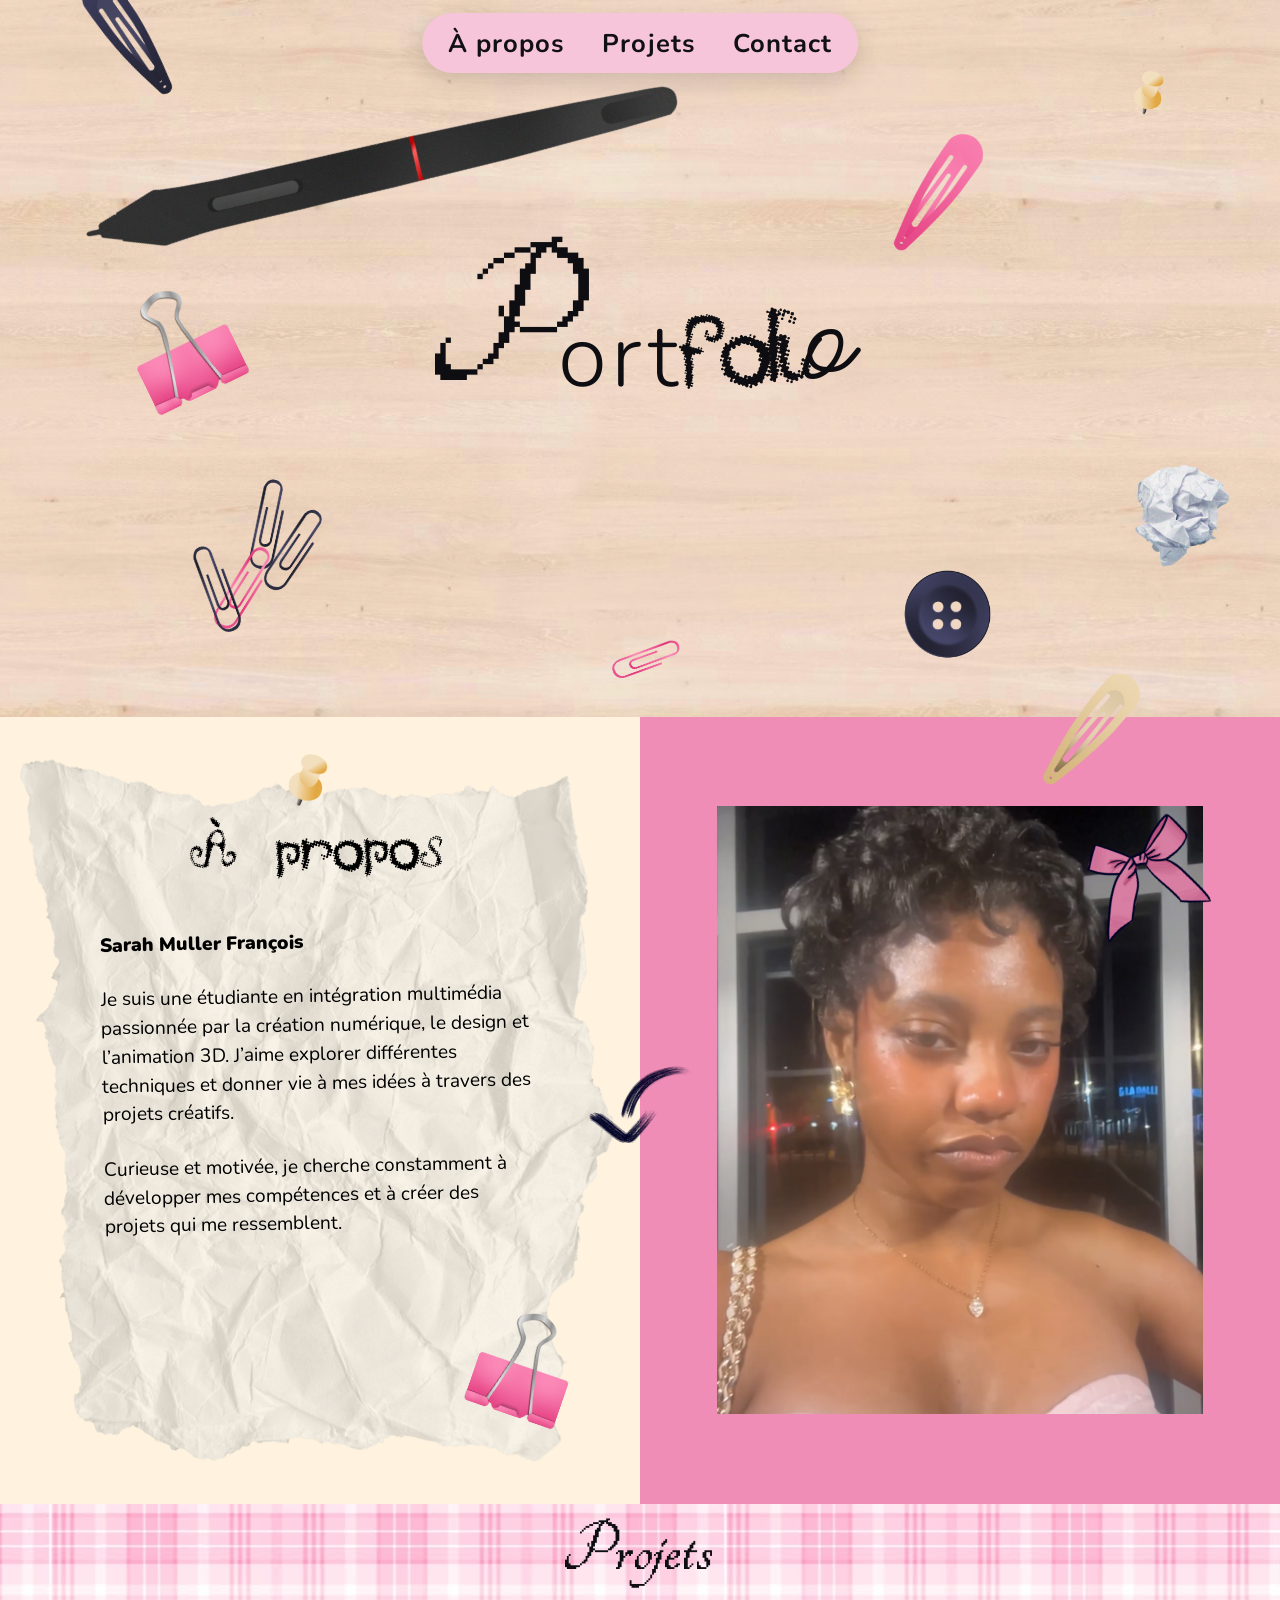
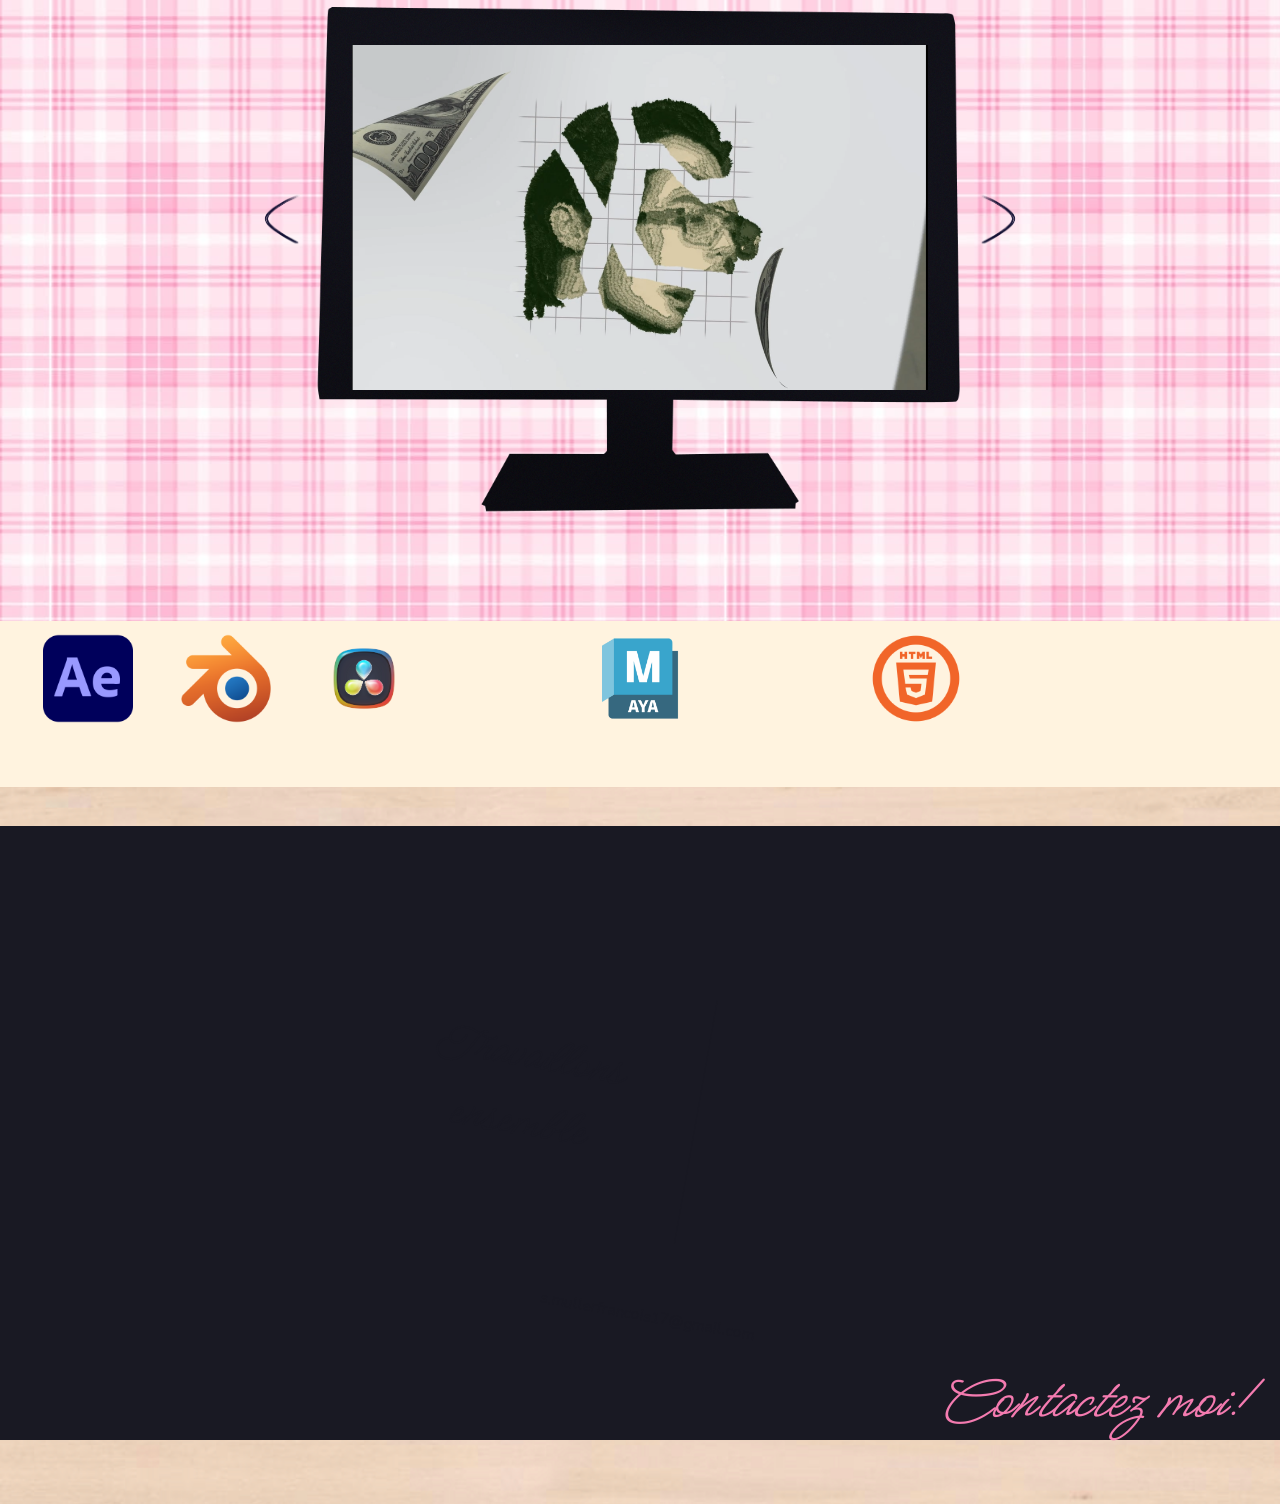
==== commit 8d55e4b8: "Actualisation_cache_position_fleche_contact_mobile" ====
--- a/index.html
+++ b/index.html
@@ -18,7 +18,7 @@
         <link rel="stylesheet" href="css/projects.css?v=20261008-mouse-size-24">
         <link rel="stylesheet" href="css/skills.css?v=20261008-skill-labels-23">
         <link rel="stylesheet" href="css/contact.css?v=20261008-photo-16">
-        <link rel="stylesheet" href="css/responsive.css?v=20261016-contact-card-visible">
+        <link rel="stylesheet" href="css/responsive.css?v=20261016-arrow-below-email">
 </head>
 
 <body>
--- a/css/responsive.css
+++ b/css/responsive.css
@@ -664,3 +664,12 @@
   .contact__message { right: 9vw; bottom: 1vw; }
   .contact__arrow { right: 25vw; bottom: 11vw; }
 }
+
+
+/* Mobile : dégager le courriel en abaissant légèrement la flèche. */
+@media (max-width: 767px) {
+  .contact__arrow {
+    right: 25vw;
+    bottom: 6vw;
+  }
+}
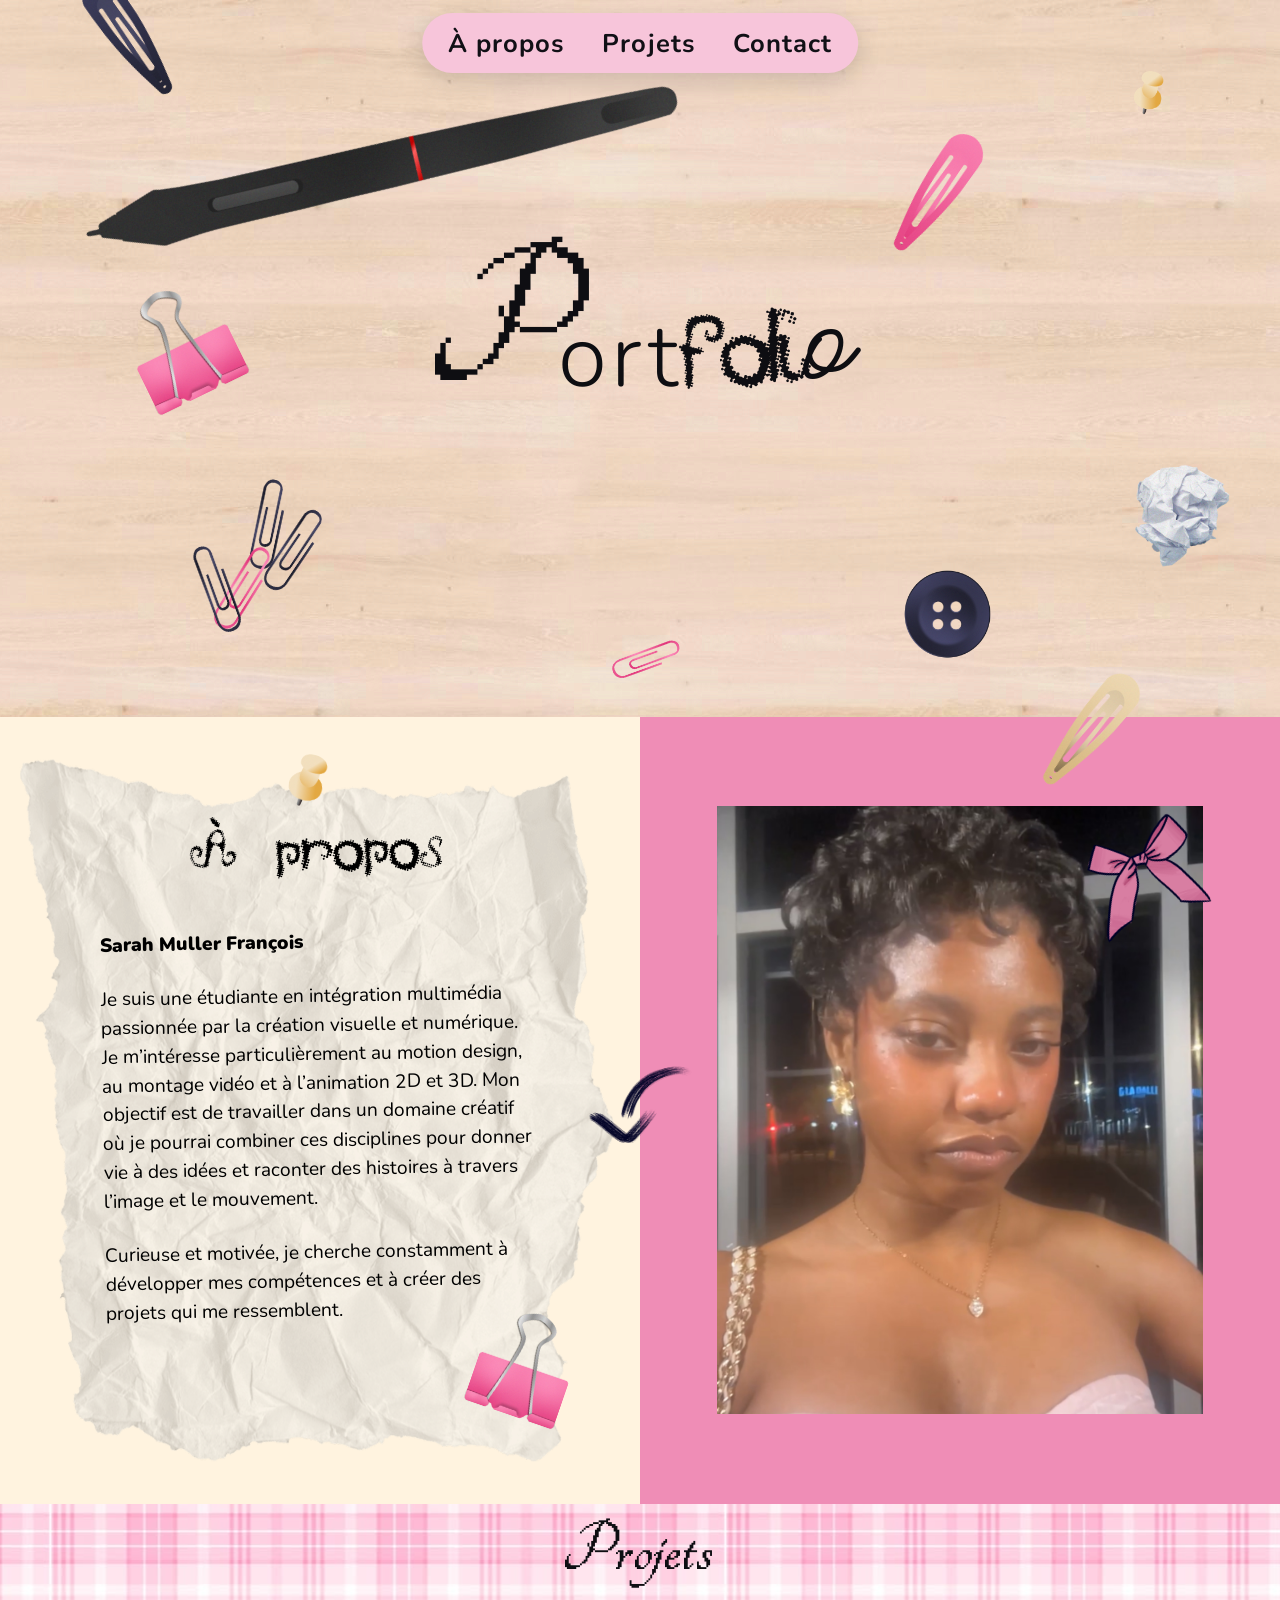
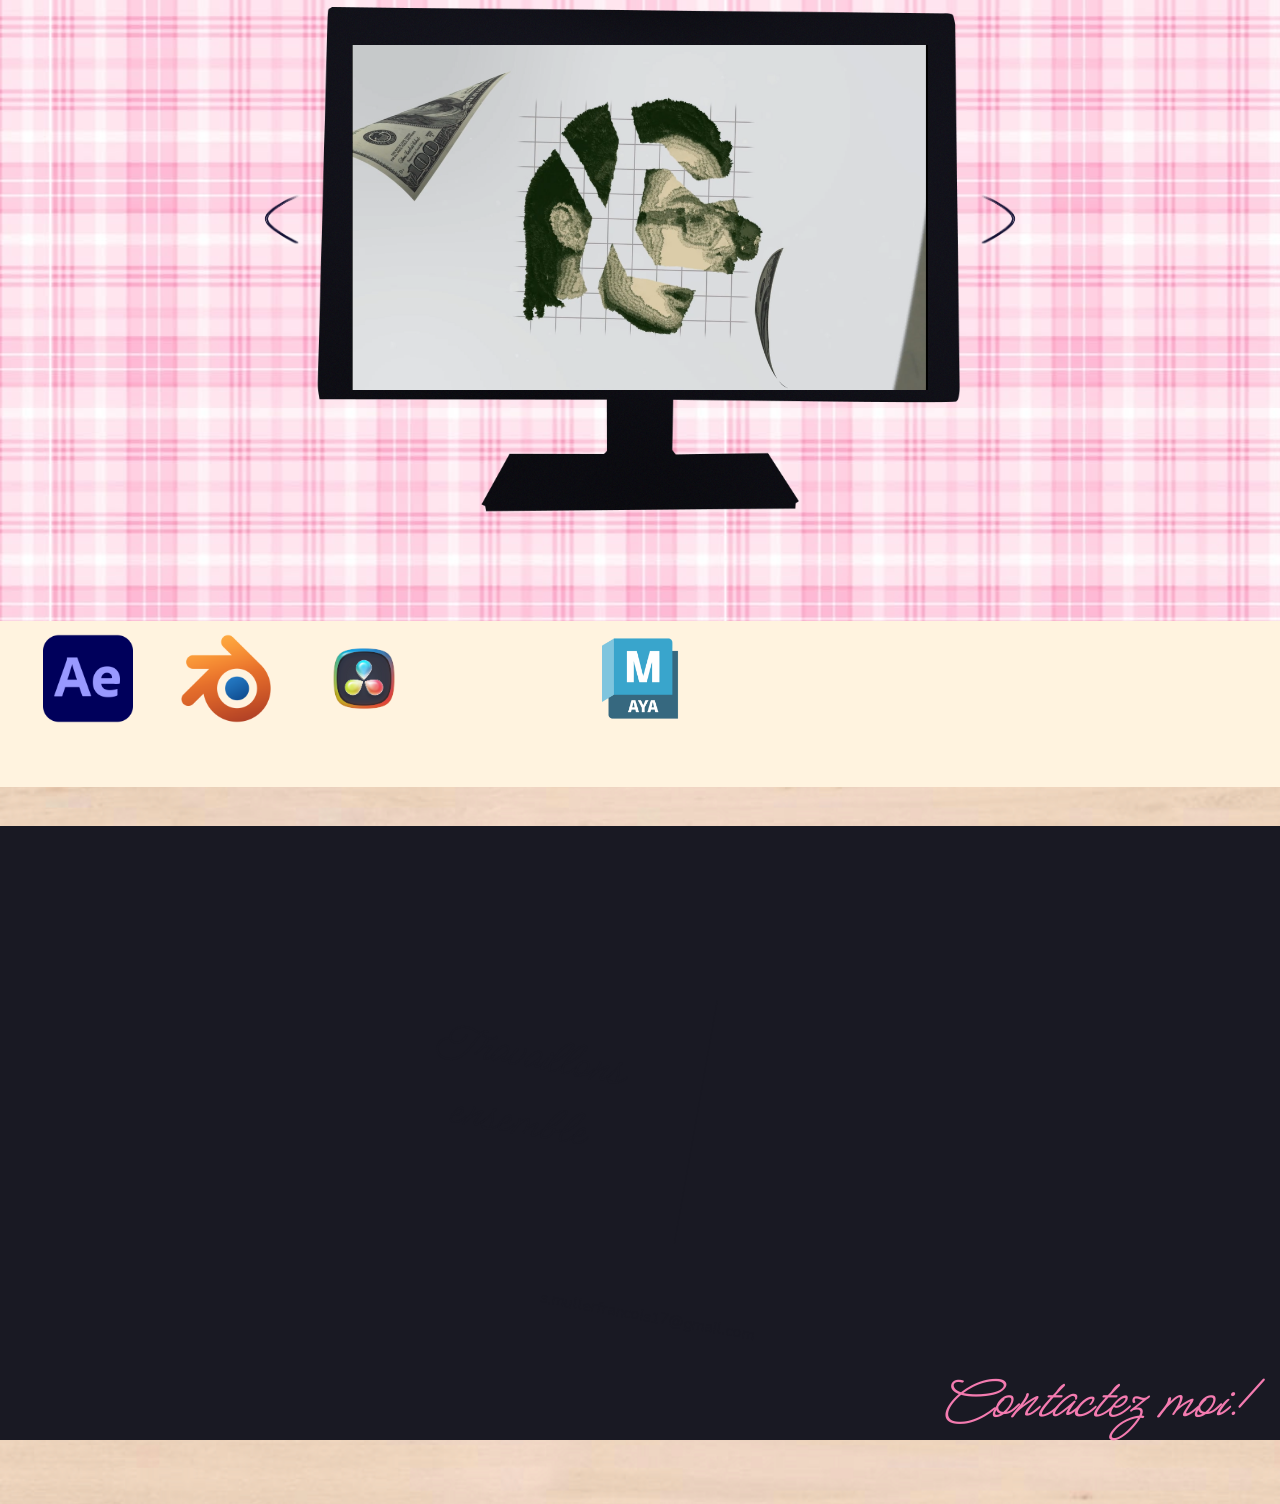
==== commit c7e24eb6: "Actualisation_objectif_carriere_motion_design_video_animation" ====
--- a/index.html
+++ b/index.html
@@ -158,7 +158,7 @@
                 <p class="about__name"><strong>Sarah Muller François</strong></p>
 
                 <p>
-                    Je suis une étudiante en intégration multimédia passionnée par la création numérique, le design et l’animation 3D. J’aime explorer différentes techniques et donner vie à mes idées à travers des projets créatifs. 
+                    Je suis une étudiante en intégration multimédia passionnée par la création visuelle et numérique. Je m’intéresse particulièrement au motion design, au montage vidéo et à l’animation 2D et 3D. Mon objectif est de travailler dans un domaine créatif où je pourrai combiner ces disciplines pour donner vie à des idées et raconter des histoires à travers l’image et le mouvement. 
                 </p>
 
                 <p>
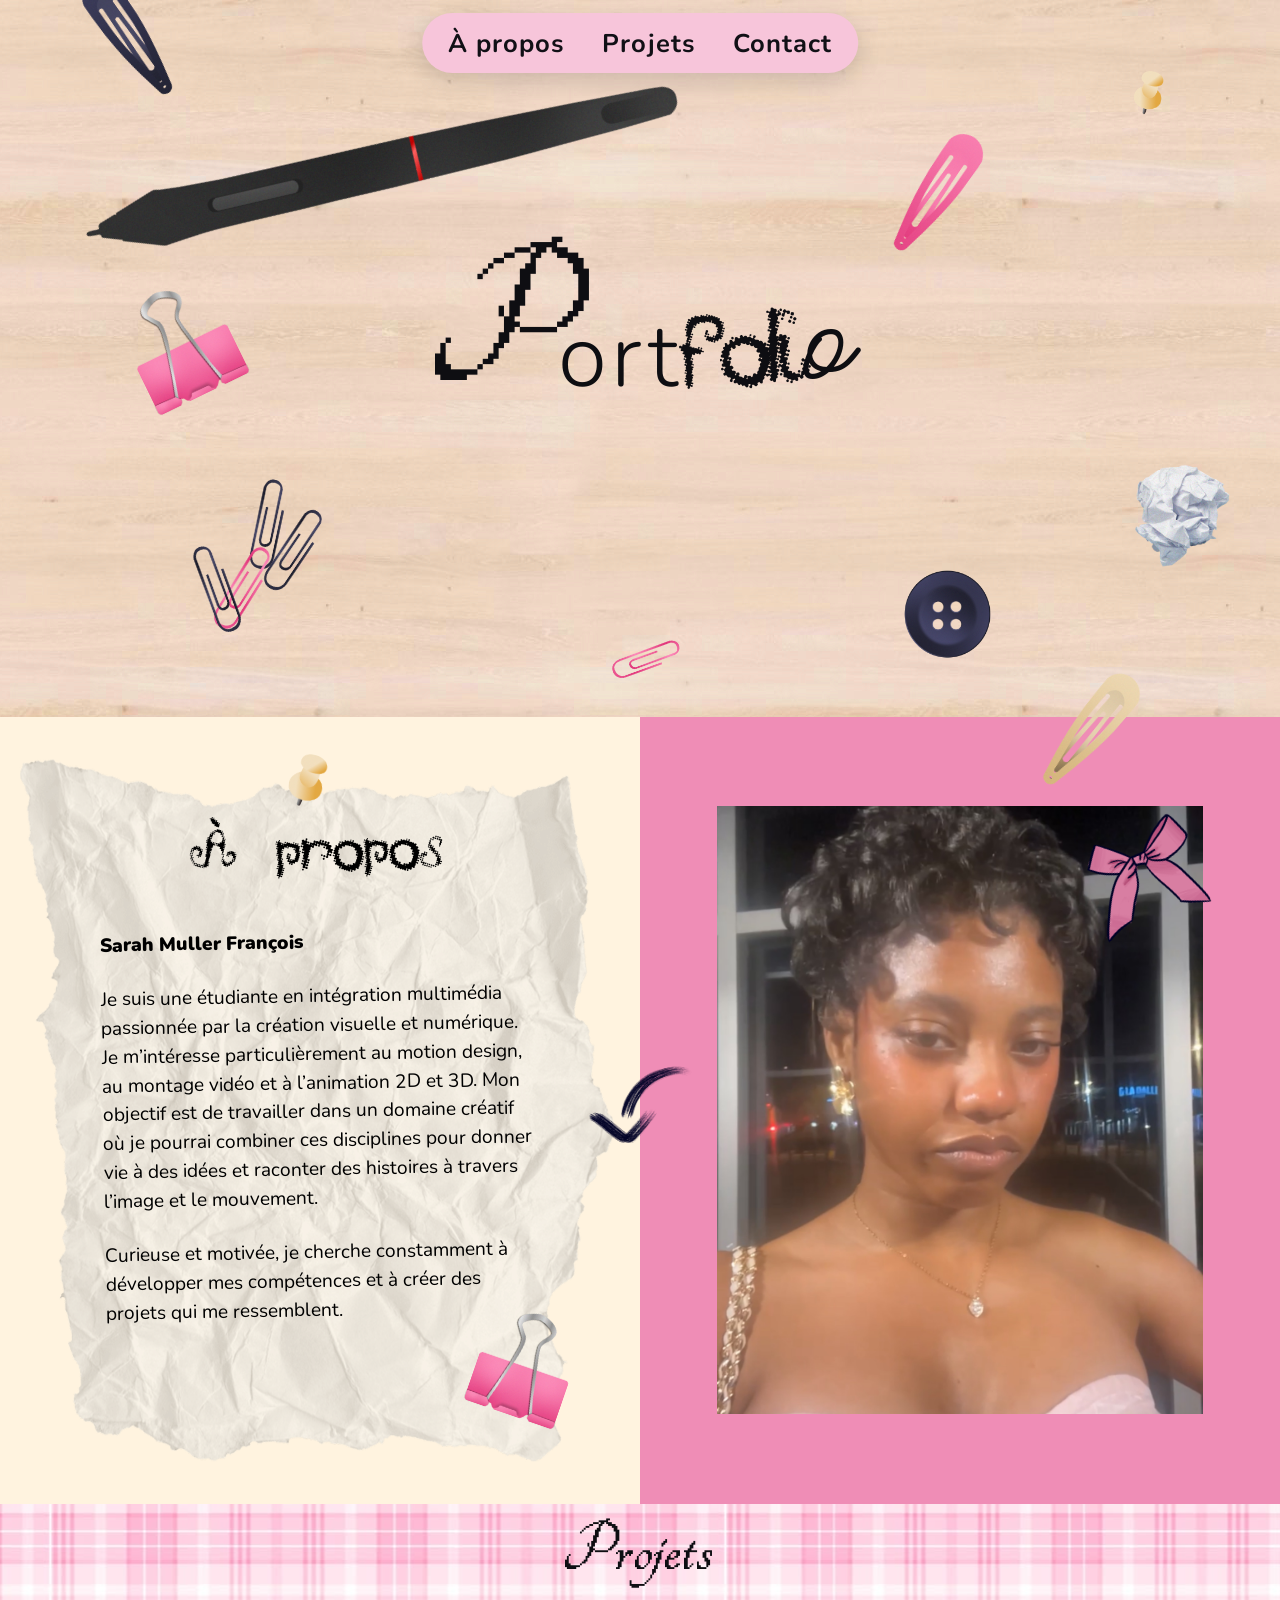
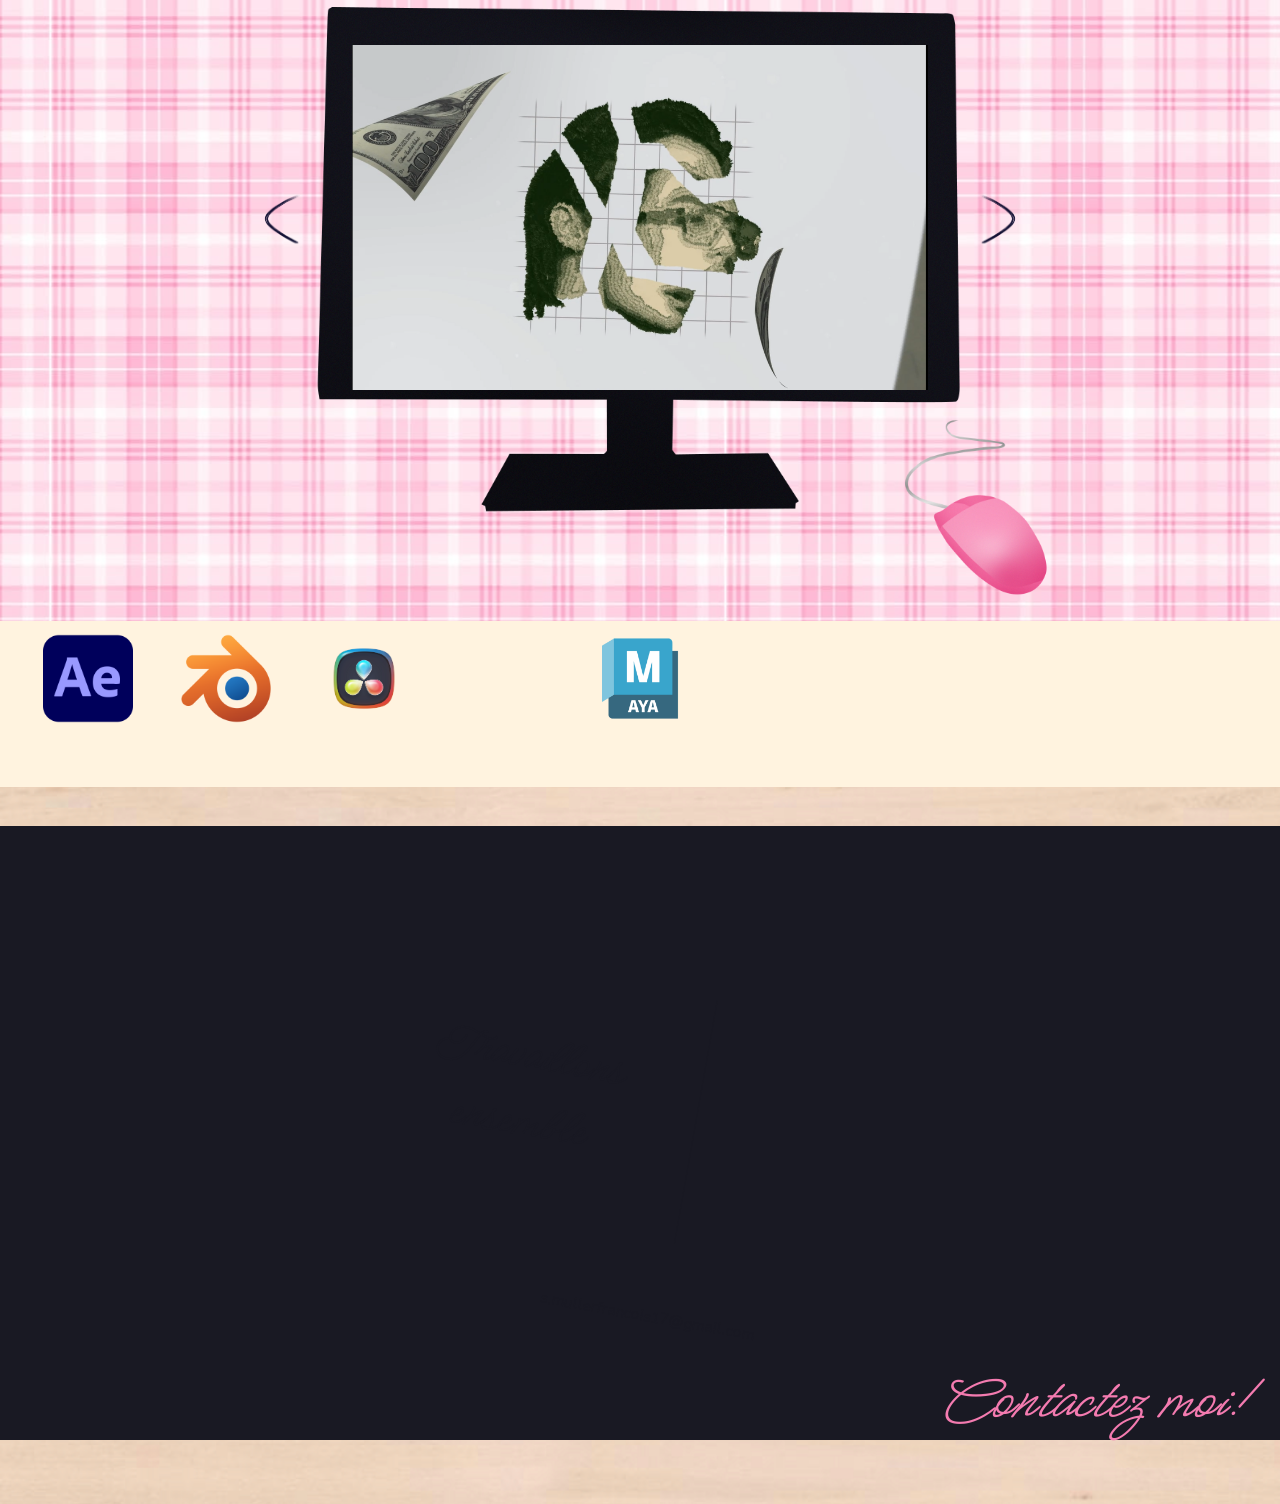
==== commit 283e1482: "Actualisation_cache_taille_souris_projets" ====
--- a/index.html
+++ b/index.html
@@ -18,7 +18,7 @@
         <link rel="stylesheet" href="css/projects.css?v=20261008-mouse-size-24">
         <link rel="stylesheet" href="css/skills.css?v=20261008-skill-labels-23">
         <link rel="stylesheet" href="css/contact.css?v=20261008-photo-16">
-        <link rel="stylesheet" href="css/responsive.css?v=20261016-arrow-below-email">
+        <link rel="stylesheet" href="css/responsive.css?v=20261027-larger-project-mouse">
 </head>
 
 <body>
--- a/css/responsive.css
+++ b/css/responsive.css
@@ -136,7 +136,7 @@
   .projects__stage { max-width: none; }
   .projects__title { padding-top: 1vw; font-size: 6vw; }
   .projects__screen { width: 62vw; max-width: none; top: -6vw; left: 50%; }
-  .projects__mouse { width: min(12vw, 150px); right: 18vw; bottom: -1vw; }
+  .projects__mouse { width: 15vw; right: 16vw; bottom: -1vw; }
   .projects__carousel { top: 11vw; bottom: auto; left: 17vw; right: 17vw; height: 27vw; gap: 3vw; }
   .projects__slot { flex: 0 0 45vw; width: 45vw; max-width: 45vw; }
   .projects__arrow { width: 5vw; height: 7vw; }
@@ -325,16 +325,16 @@
 
 /* Souris du projet : position et taille adaptées aux largeurs d'écran. */
 @media (min-width: 768px) and (max-width: 1023px) {
-  .projects__mouse { width: 12vw; right: 18vw; bottom: -1vw; }
+  .projects__mouse { width: 15vw; right: 16vw; bottom: -1vw; }
 }
 @media (min-width: 1024px) and (max-width: 1439px) {
-  .projects__mouse { width: 11vw; right: 18vw; bottom: 1vw; }
+  .projects__mouse { width: 15vw; right: 16vw; bottom: 1vw; }
 }
 @media (min-width: 1440px) and (max-width: 1919px) {
-  .projects__mouse { width: min(10vw, 175px); right: 19vw; bottom: 1vw; }
+  .projects__mouse { width: 15vw; right: 16vw; bottom: 1vw; }
 }
 @media (min-width: 1920px) {
-  .projects__mouse { width: min(9vw, 185px); right: 19vw; bottom: 1vw; }
+  .projects__mouse { width: 15vw; right: 16vw; bottom: 1vw; }
 }
 
 /* Libellés toujours sous les icônes, y compris sur mobile et tablette. */
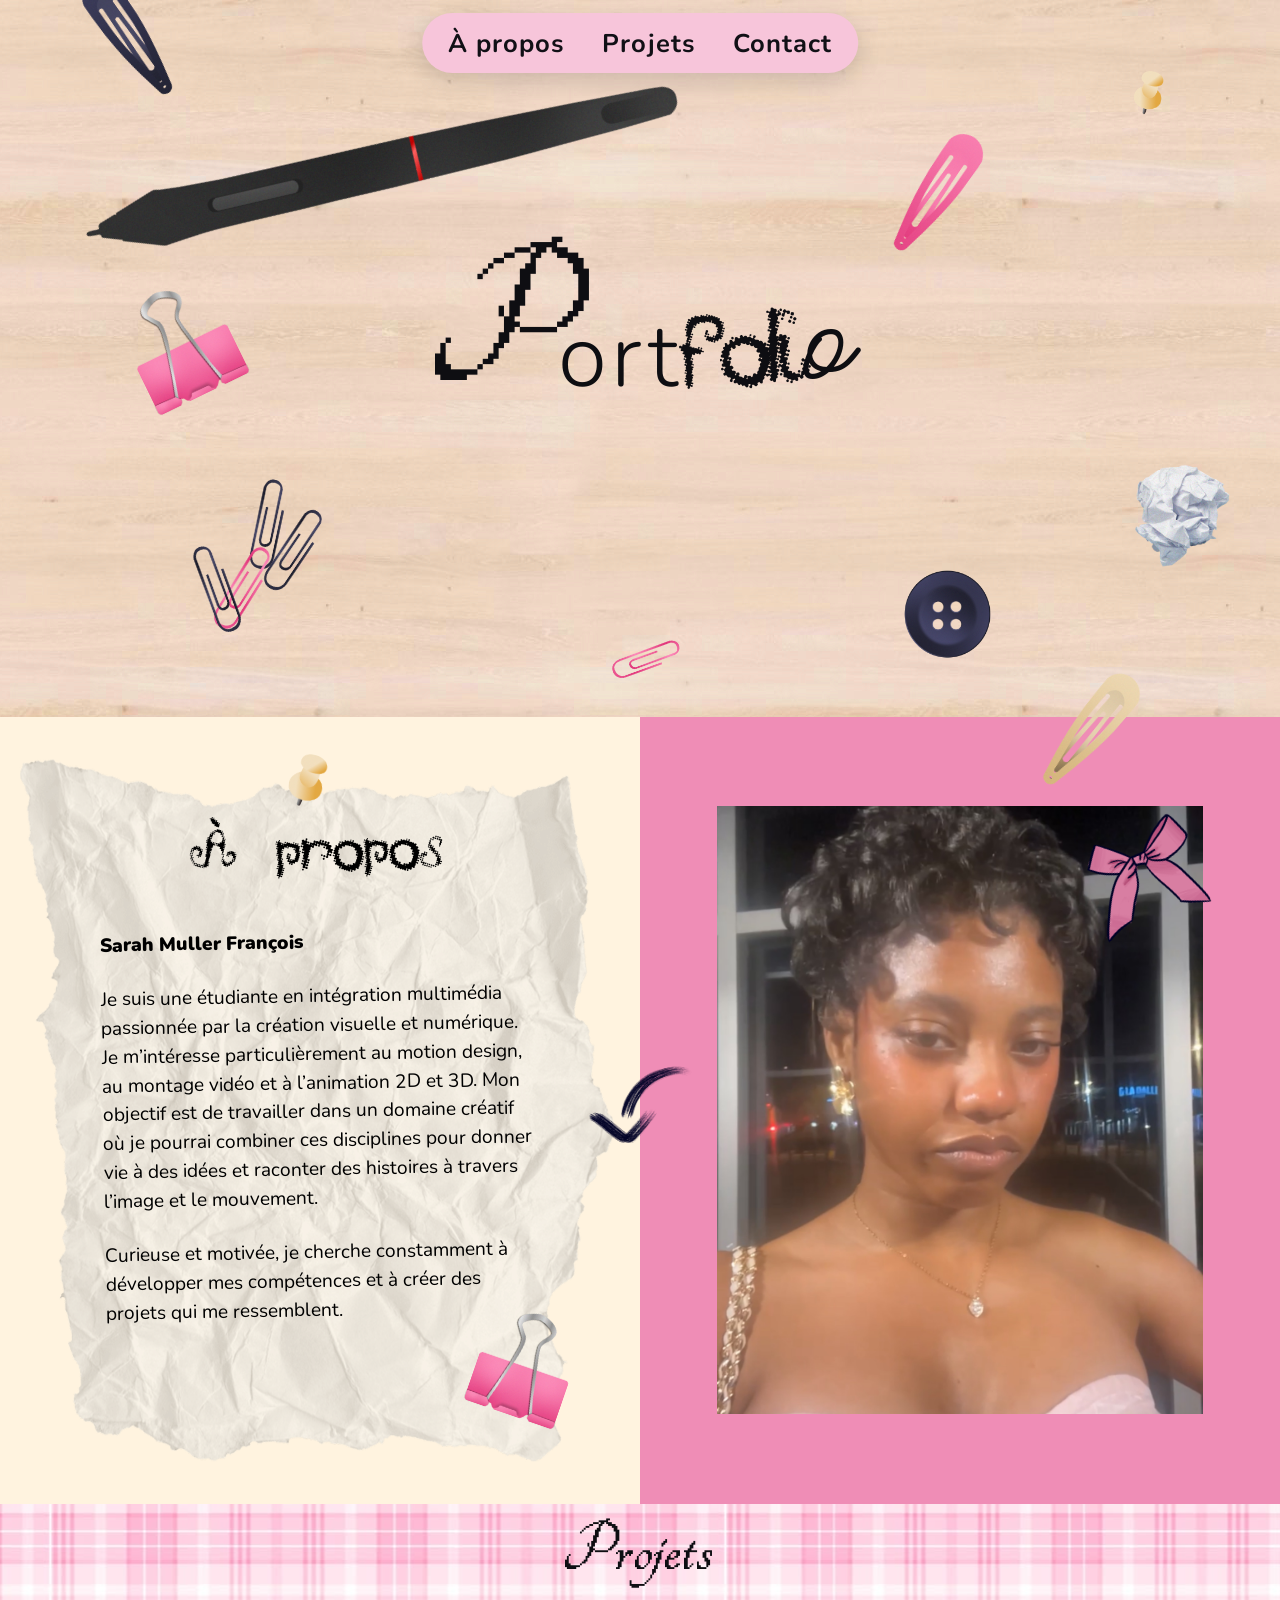
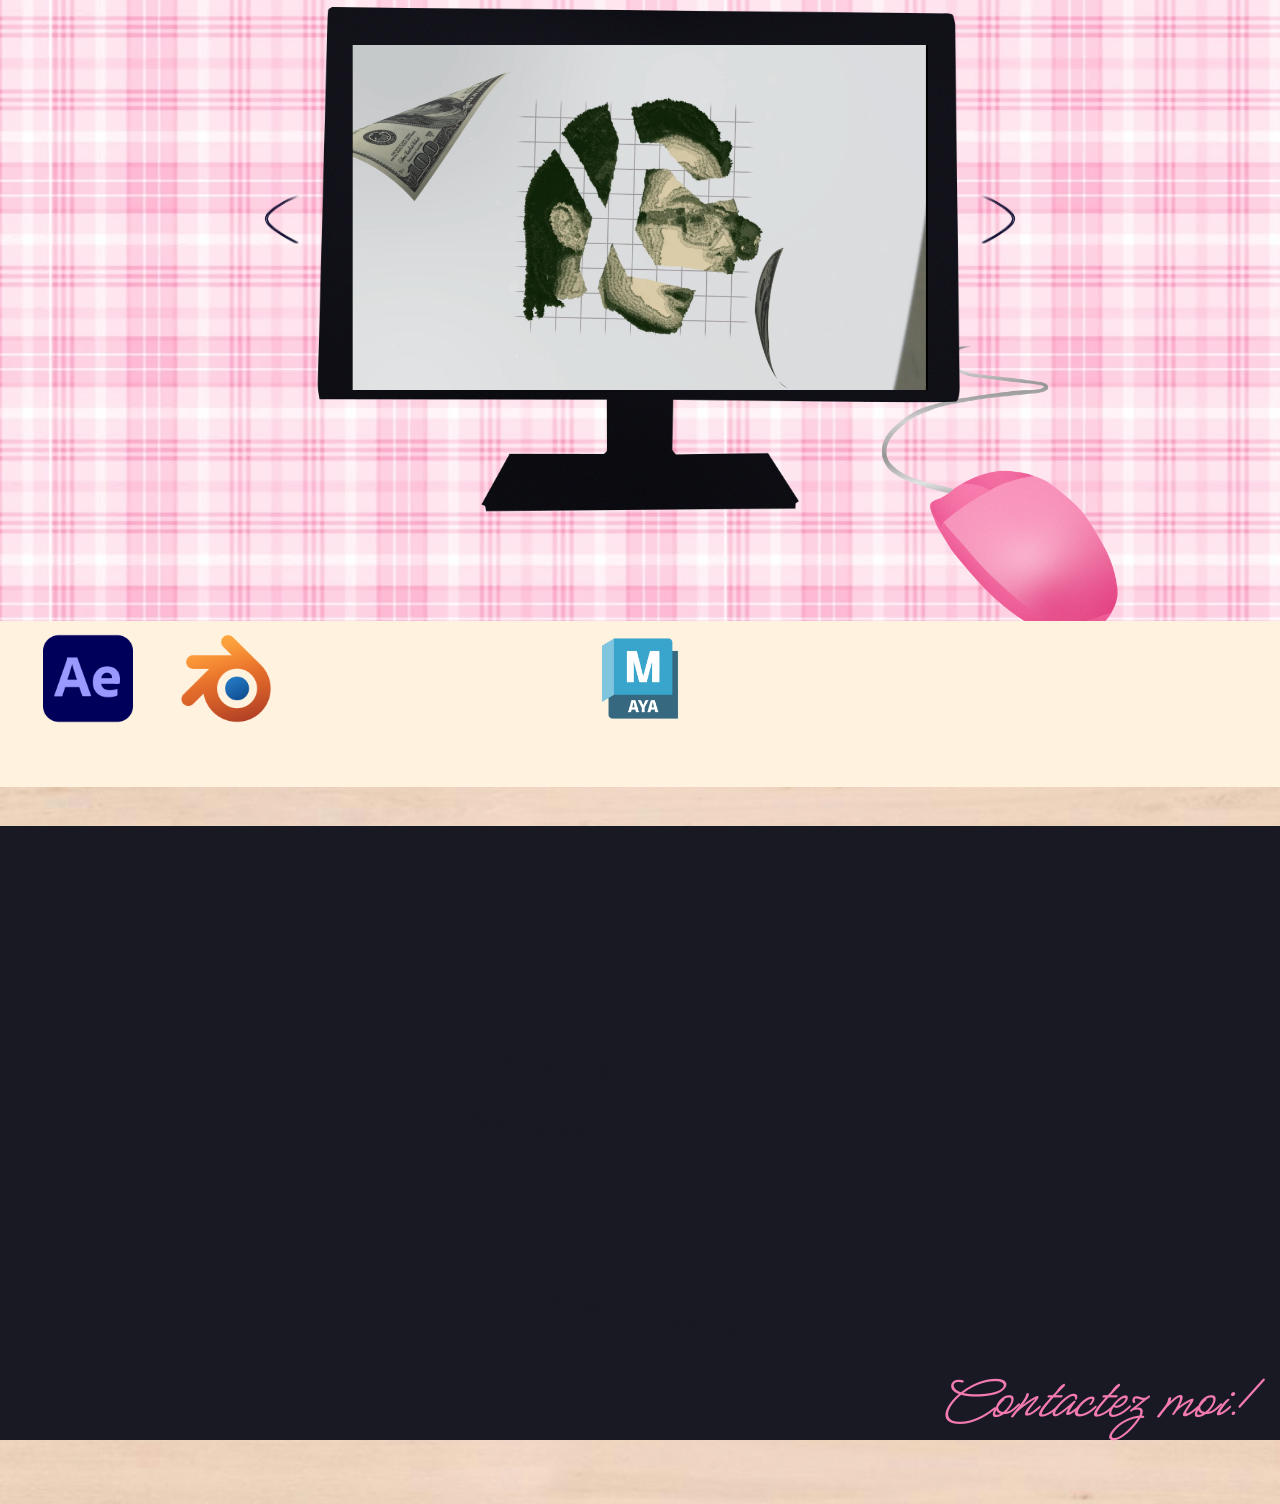
==== commit 9046d616: "Actualisation_cache_souris_agrandie_projets" ====
--- a/index.html
+++ b/index.html
@@ -18,7 +18,7 @@
         <link rel="stylesheet" href="css/projects.css?v=20261008-mouse-size-24">
         <link rel="stylesheet" href="css/skills.css?v=20261008-skill-labels-23">
         <link rel="stylesheet" href="css/contact.css?v=20261008-photo-16">
-        <link rel="stylesheet" href="css/responsive.css?v=20261027-larger-project-mouse">
+        <link rel="stylesheet" href="css/responsive.css?v=20261027-reference-mouse-25vw">
 </head>
 
 <body>
--- a/css/responsive.css
+++ b/css/responsive.css
@@ -136,7 +136,7 @@
   .projects__stage { max-width: none; }
   .projects__title { padding-top: 1vw; font-size: 6vw; }
   .projects__screen { width: 62vw; max-width: none; top: -6vw; left: 50%; }
-  .projects__mouse { width: 15vw; right: 16vw; bottom: -1vw; }
+  .projects__mouse { width: 25vw; right: 9vw; bottom: -3vw; }
   .projects__carousel { top: 11vw; bottom: auto; left: 17vw; right: 17vw; height: 27vw; gap: 3vw; }
   .projects__slot { flex: 0 0 45vw; width: 45vw; max-width: 45vw; }
   .projects__arrow { width: 5vw; height: 7vw; }
@@ -325,16 +325,16 @@
 
 /* Souris du projet : position et taille adaptées aux largeurs d'écran. */
 @media (min-width: 768px) and (max-width: 1023px) {
-  .projects__mouse { width: 15vw; right: 16vw; bottom: -1vw; }
+  .projects__mouse { width: 25vw; right: 9vw; bottom: -3vw; }
 }
 @media (min-width: 1024px) and (max-width: 1439px) {
-  .projects__mouse { width: 15vw; right: 16vw; bottom: 1vw; }
+  .projects__mouse { width: 25vw; right: 9vw; bottom: -3vw; }
 }
 @media (min-width: 1440px) and (max-width: 1919px) {
-  .projects__mouse { width: 15vw; right: 16vw; bottom: 1vw; }
+  .projects__mouse { width: 25vw; right: 9vw; bottom: -3vw; }
 }
 @media (min-width: 1920px) {
-  .projects__mouse { width: 15vw; right: 16vw; bottom: 1vw; }
+  .projects__mouse { width: 25vw; right: 9vw; bottom: -3vw; }
 }
 
 /* Libellés toujours sous les icônes, y compris sur mobile et tablette. */
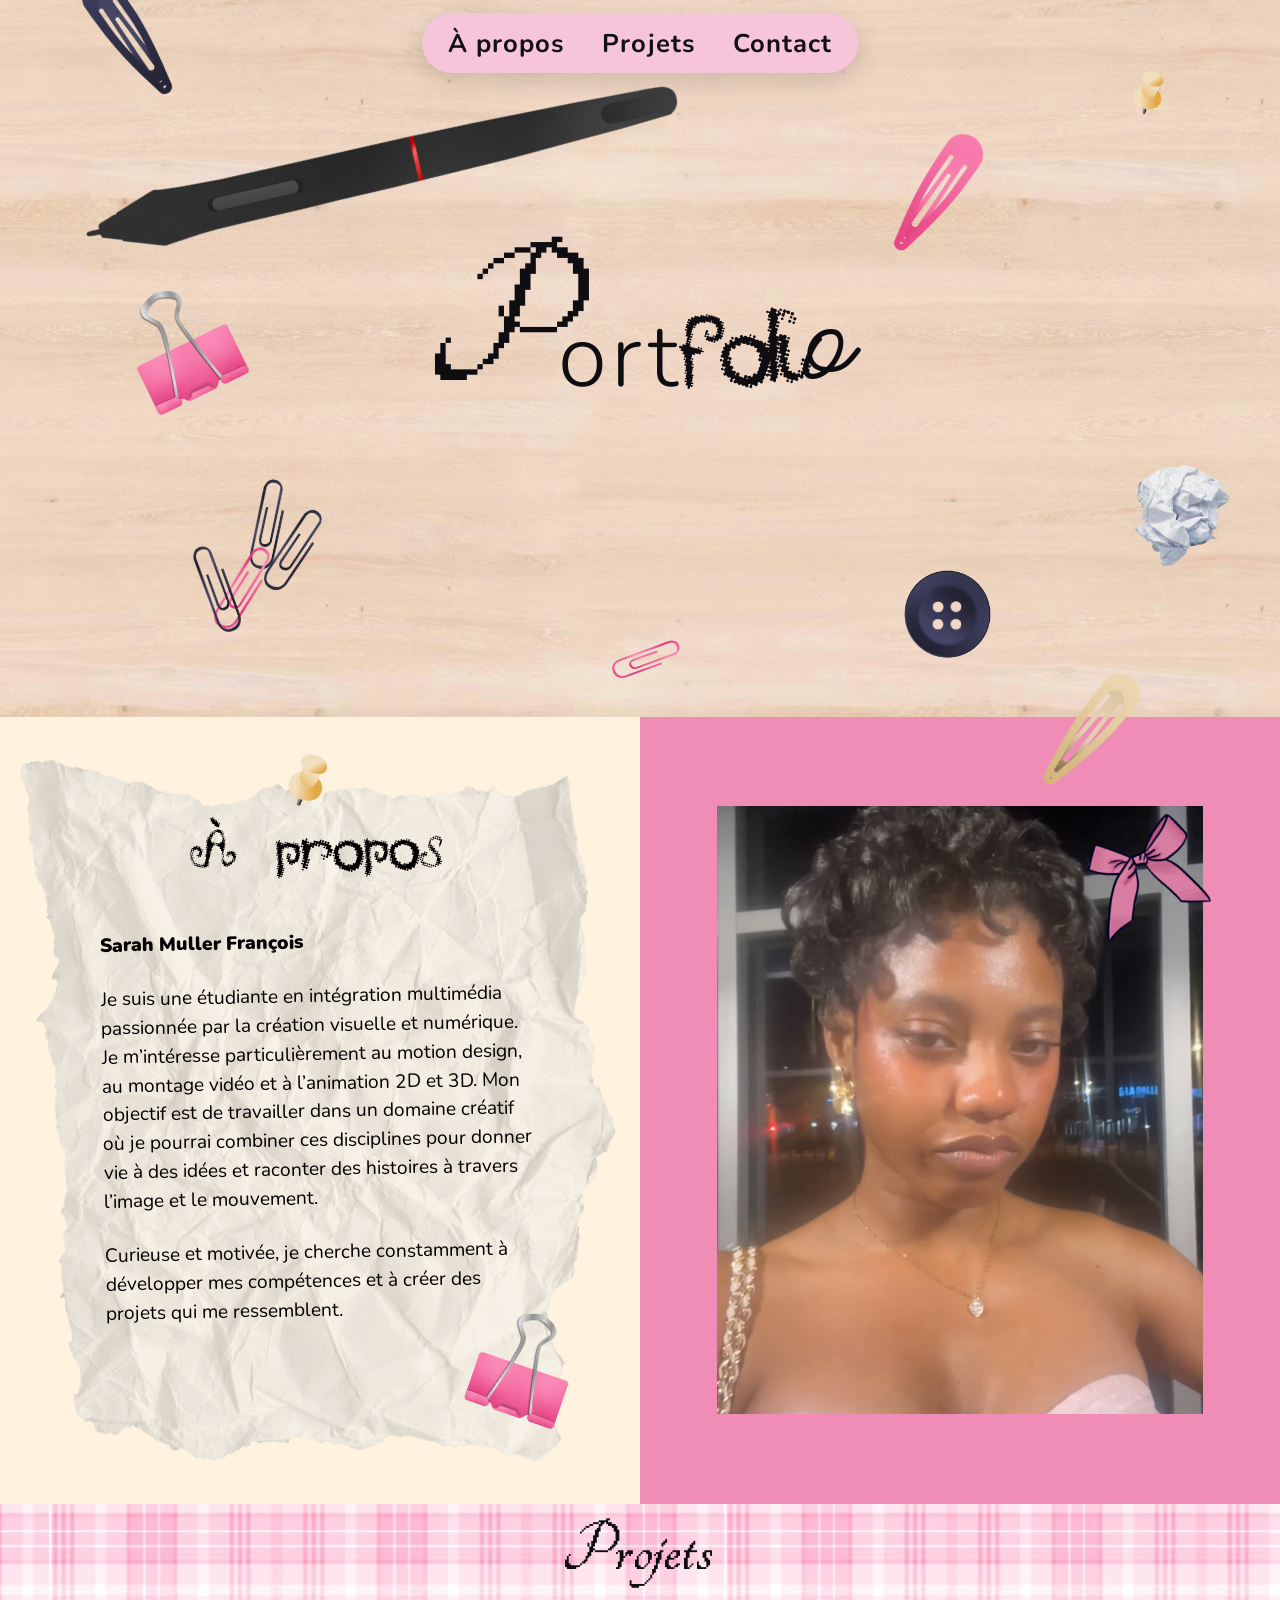
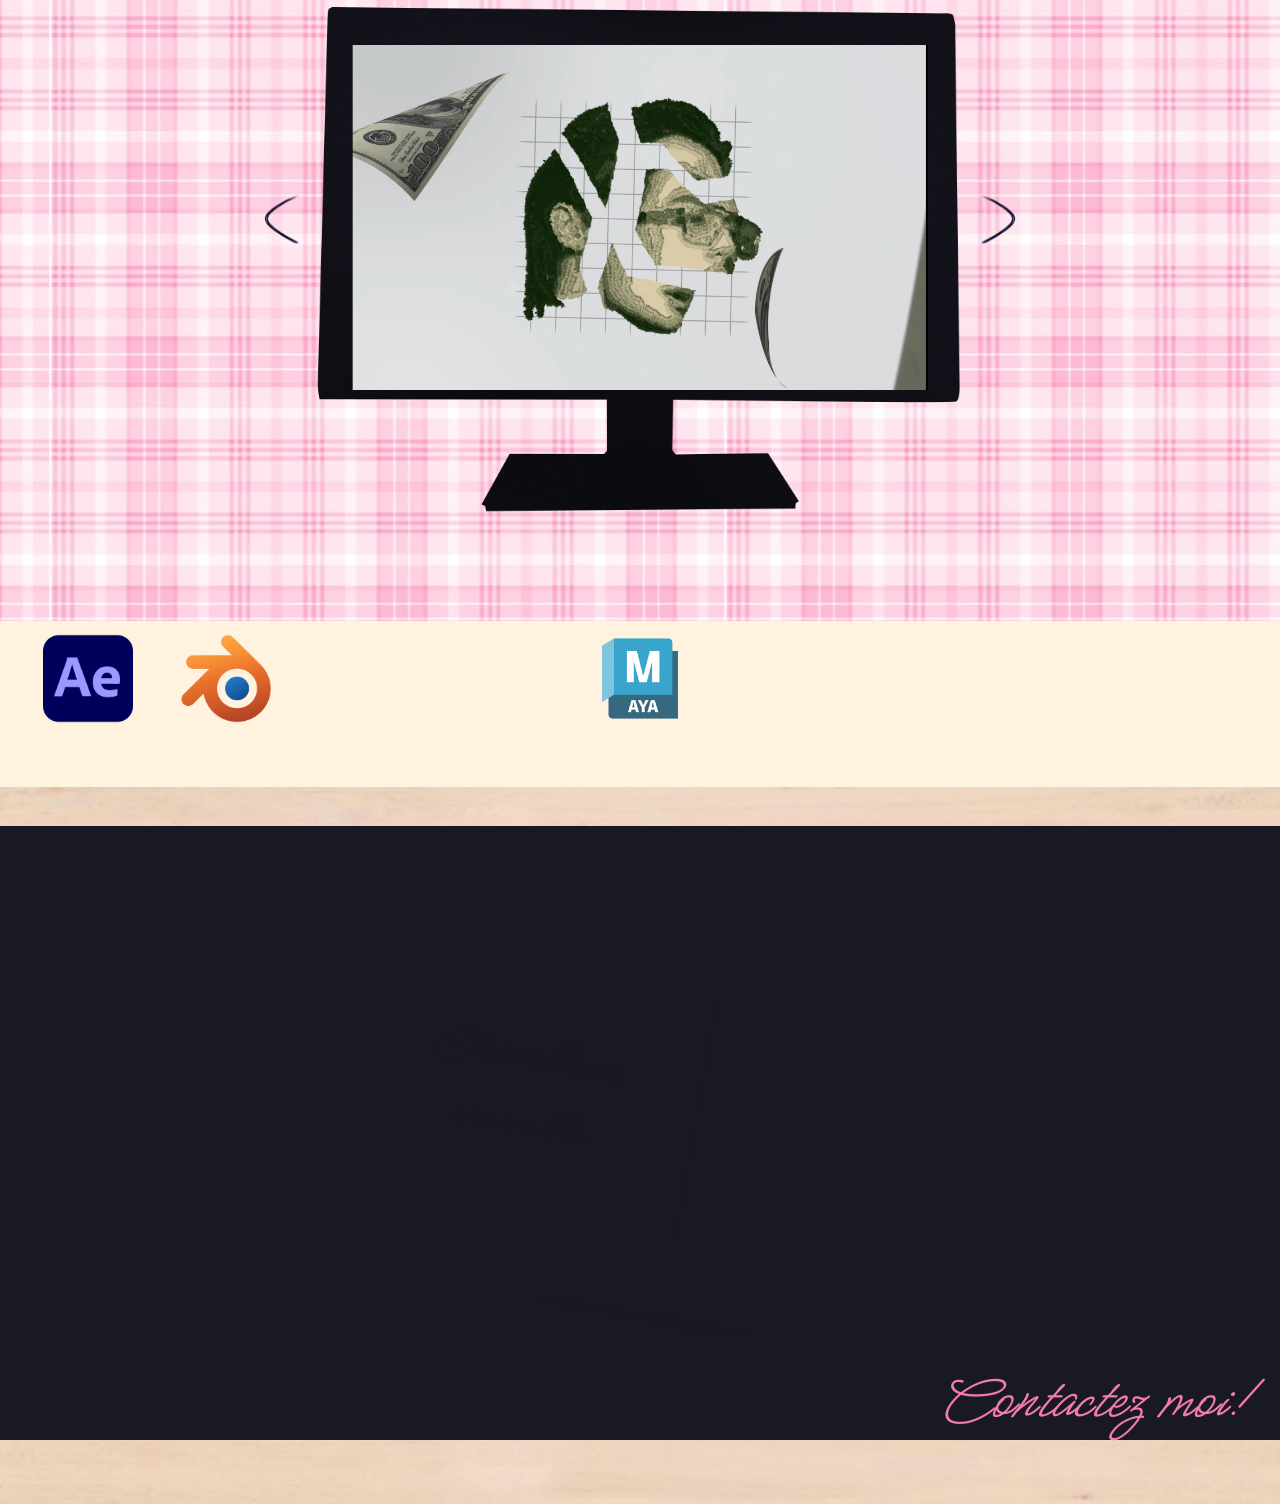
==== commit 7ae5ca71: "Actualisation_cache_position_souris_projets" ====
--- a/index.html
+++ b/index.html
@@ -18,7 +18,7 @@
         <link rel="stylesheet" href="css/projects.css?v=20261008-mouse-size-24">
         <link rel="stylesheet" href="css/skills.css?v=20261008-skill-labels-23">
         <link rel="stylesheet" href="css/contact.css?v=20261008-photo-16">
-        <link rel="stylesheet" href="css/responsive.css?v=20261027-reference-mouse-25vw">
+        <link rel="stylesheet" href="css/responsive.css?v=20261027-mouse-up-left">
 </head>
 
 <body>
--- a/css/responsive.css
+++ b/css/responsive.css
@@ -136,7 +136,7 @@
   .projects__stage { max-width: none; }
   .projects__title { padding-top: 1vw; font-size: 6vw; }
   .projects__screen { width: 62vw; max-width: none; top: -6vw; left: 50%; }
-  .projects__mouse { width: 25vw; right: 9vw; bottom: -3vw; }
+  .projects__mouse { width: 25vw; right: 11vw; bottom: 2vw; }
   .projects__carousel { top: 11vw; bottom: auto; left: 17vw; right: 17vw; height: 27vw; gap: 3vw; }
   .projects__slot { flex: 0 0 45vw; width: 45vw; max-width: 45vw; }
   .projects__arrow { width: 5vw; height: 7vw; }
@@ -325,16 +325,16 @@
 
 /* Souris du projet : position et taille adaptées aux largeurs d'écran. */
 @media (min-width: 768px) and (max-width: 1023px) {
-  .projects__mouse { width: 25vw; right: 9vw; bottom: -3vw; }
+  .projects__mouse { width: 25vw; right: 11vw; bottom: 2vw; }
 }
 @media (min-width: 1024px) and (max-width: 1439px) {
-  .projects__mouse { width: 25vw; right: 9vw; bottom: -3vw; }
+  .projects__mouse { width: 25vw; right: 11vw; bottom: 2vw; }
 }
 @media (min-width: 1440px) and (max-width: 1919px) {
-  .projects__mouse { width: 25vw; right: 9vw; bottom: -3vw; }
+  .projects__mouse { width: 25vw; right: 11vw; bottom: 2vw; }
 }
 @media (min-width: 1920px) {
-  .projects__mouse { width: 25vw; right: 9vw; bottom: -3vw; }
+  .projects__mouse { width: 25vw; right: 11vw; bottom: 2vw; }
 }
 
 /* Libellés toujours sous les icônes, y compris sur mobile et tablette. */
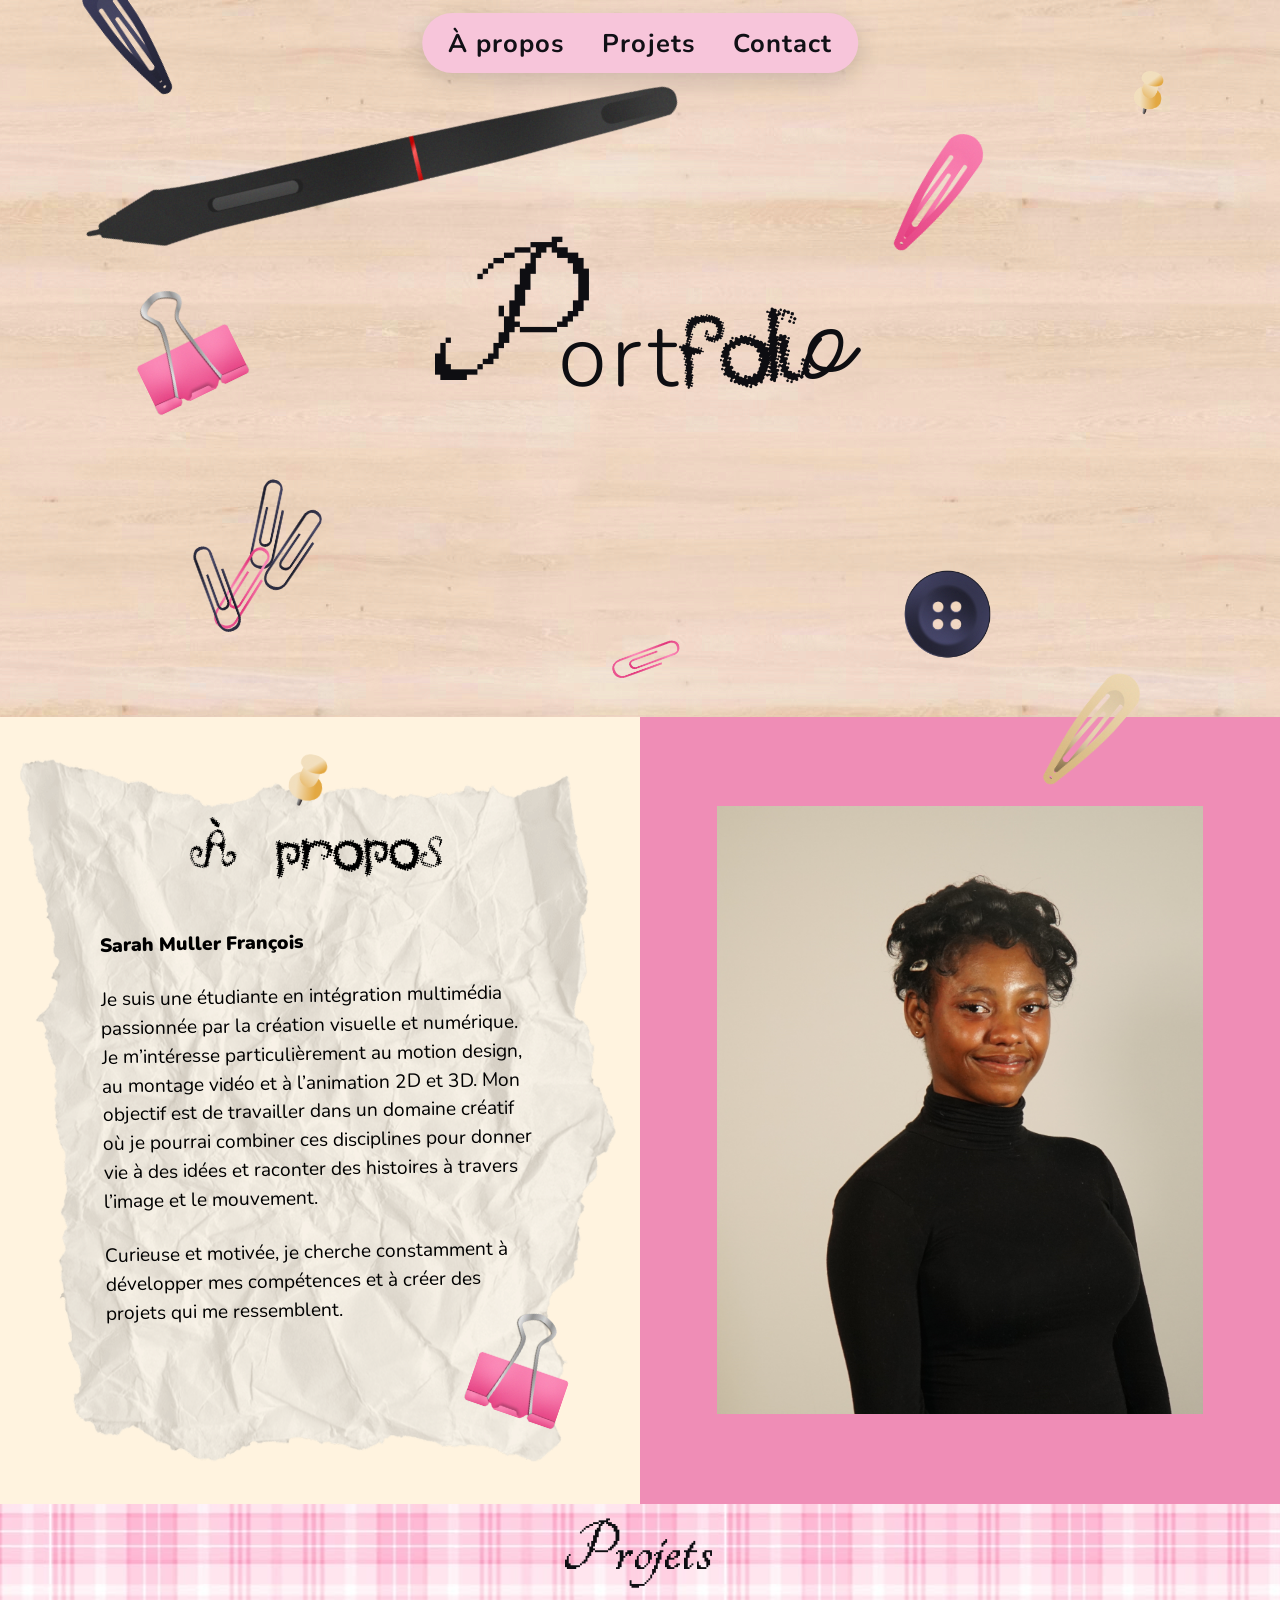
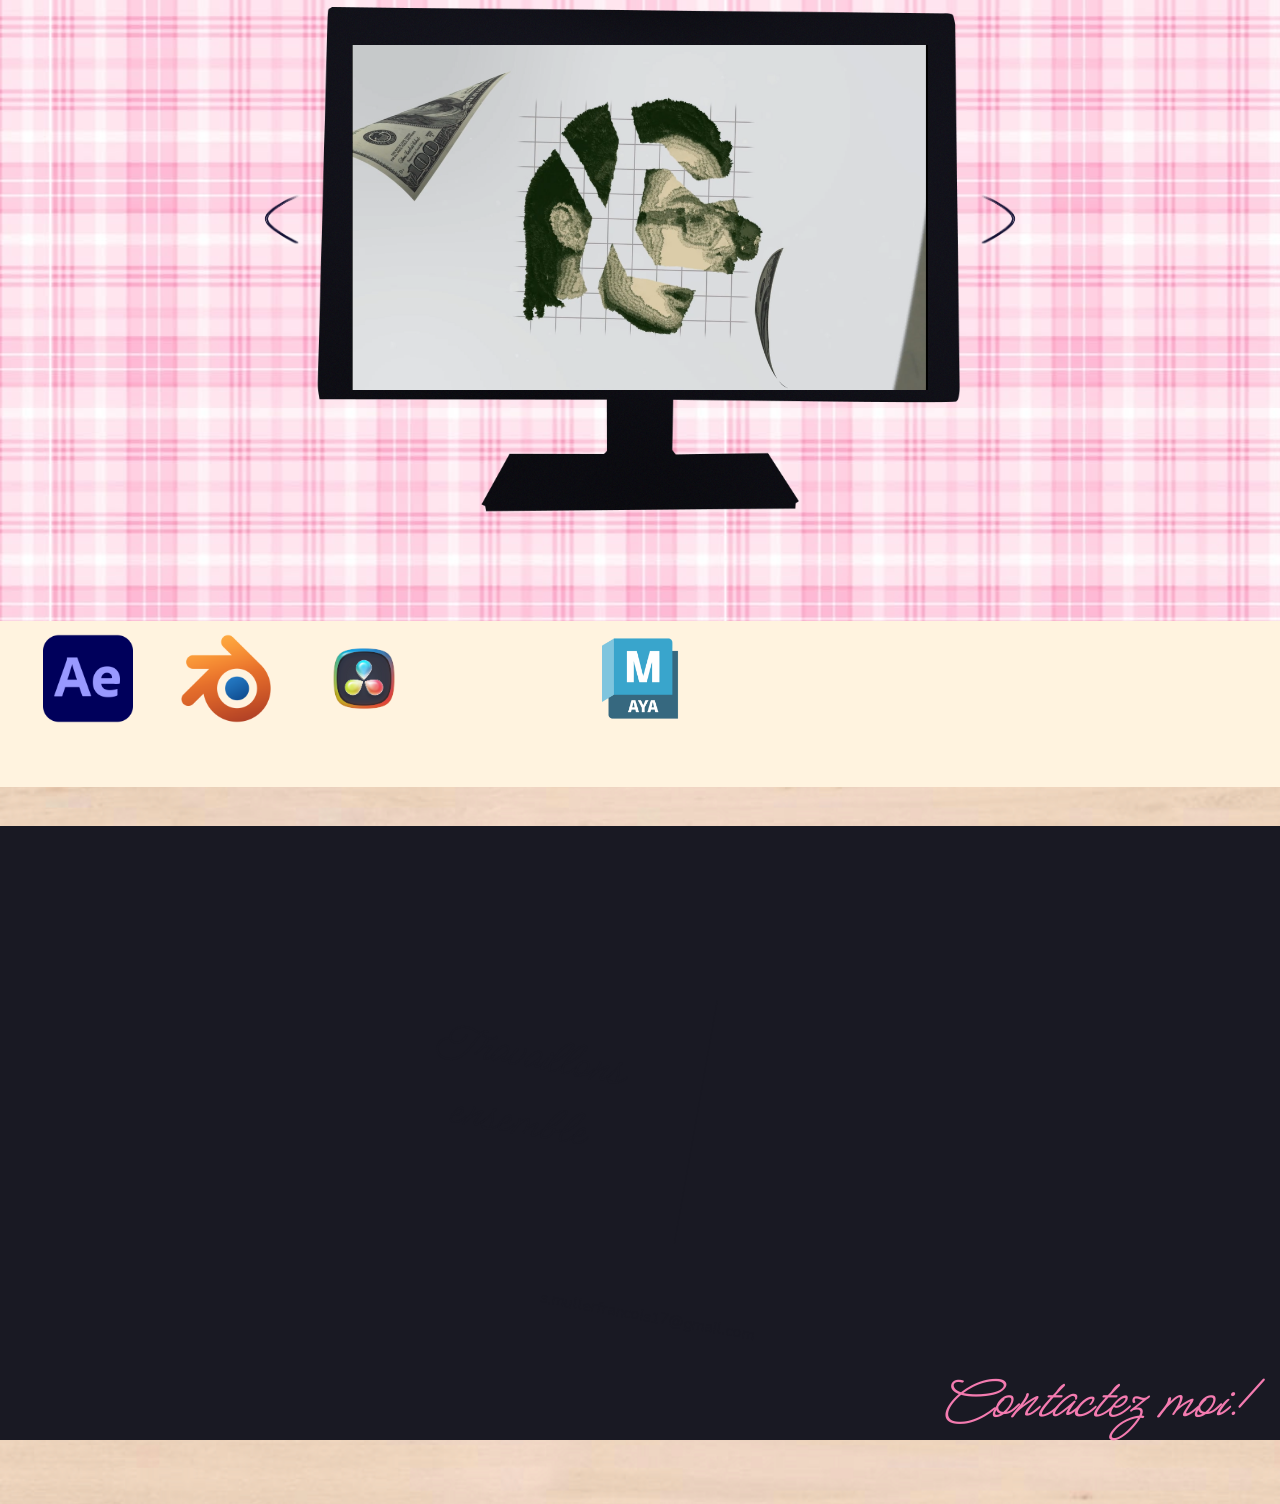
==== commit 0ebf449e: "Remplacement_photo_a_propos_et_actualisation_styles" ====
--- a/index.html
+++ b/index.html
@@ -14,11 +14,11 @@
         <link rel="stylesheet" href="css/global.css?v=20261008-photo-16">
         <link rel="stylesheet" href="css/navigation.css?v=20261008-photo-16">
         <link rel="stylesheet" href="css/hero.css?v=20261008-blue-barrette-19">
-        <link rel="stylesheet" href="css/about.css?v=20261013-paper-fix">
+        <link rel="stylesheet" href="css/about.css?v=20261104-portrait">
         <link rel="stylesheet" href="css/projects.css?v=20261008-mouse-size-24">
         <link rel="stylesheet" href="css/skills.css?v=20261008-skill-labels-23">
         <link rel="stylesheet" href="css/contact.css?v=20261008-photo-16">
-        <link rel="stylesheet" href="css/responsive.css?v=20261027-mouse-up-left">
+        <link rel="stylesheet" href="css/responsive.css?v=20261104-portrait">
 </head>
 
 <body>
@@ -178,12 +178,12 @@
 
                 <div
                     class="about__image-placeholder">
-                    <!-- Portrait : déposer Image.jpg dans assets/Img, en respectant les majuscules du dossier. -->
+                    <!-- Portrait de la section À propos. -->
                     <img
-                        src="./assets/Img/Image.jpg"
+                        src="./assets/Img/Photo_a_propos.JPG"
                         alt="Portrait de Sarah Muller François"
                         class="about__photo"
-                        loading="lazy" loading="lazy" decoding="async">
+                        loading="lazy" decoding="async">
                 </div>
 
                 <img
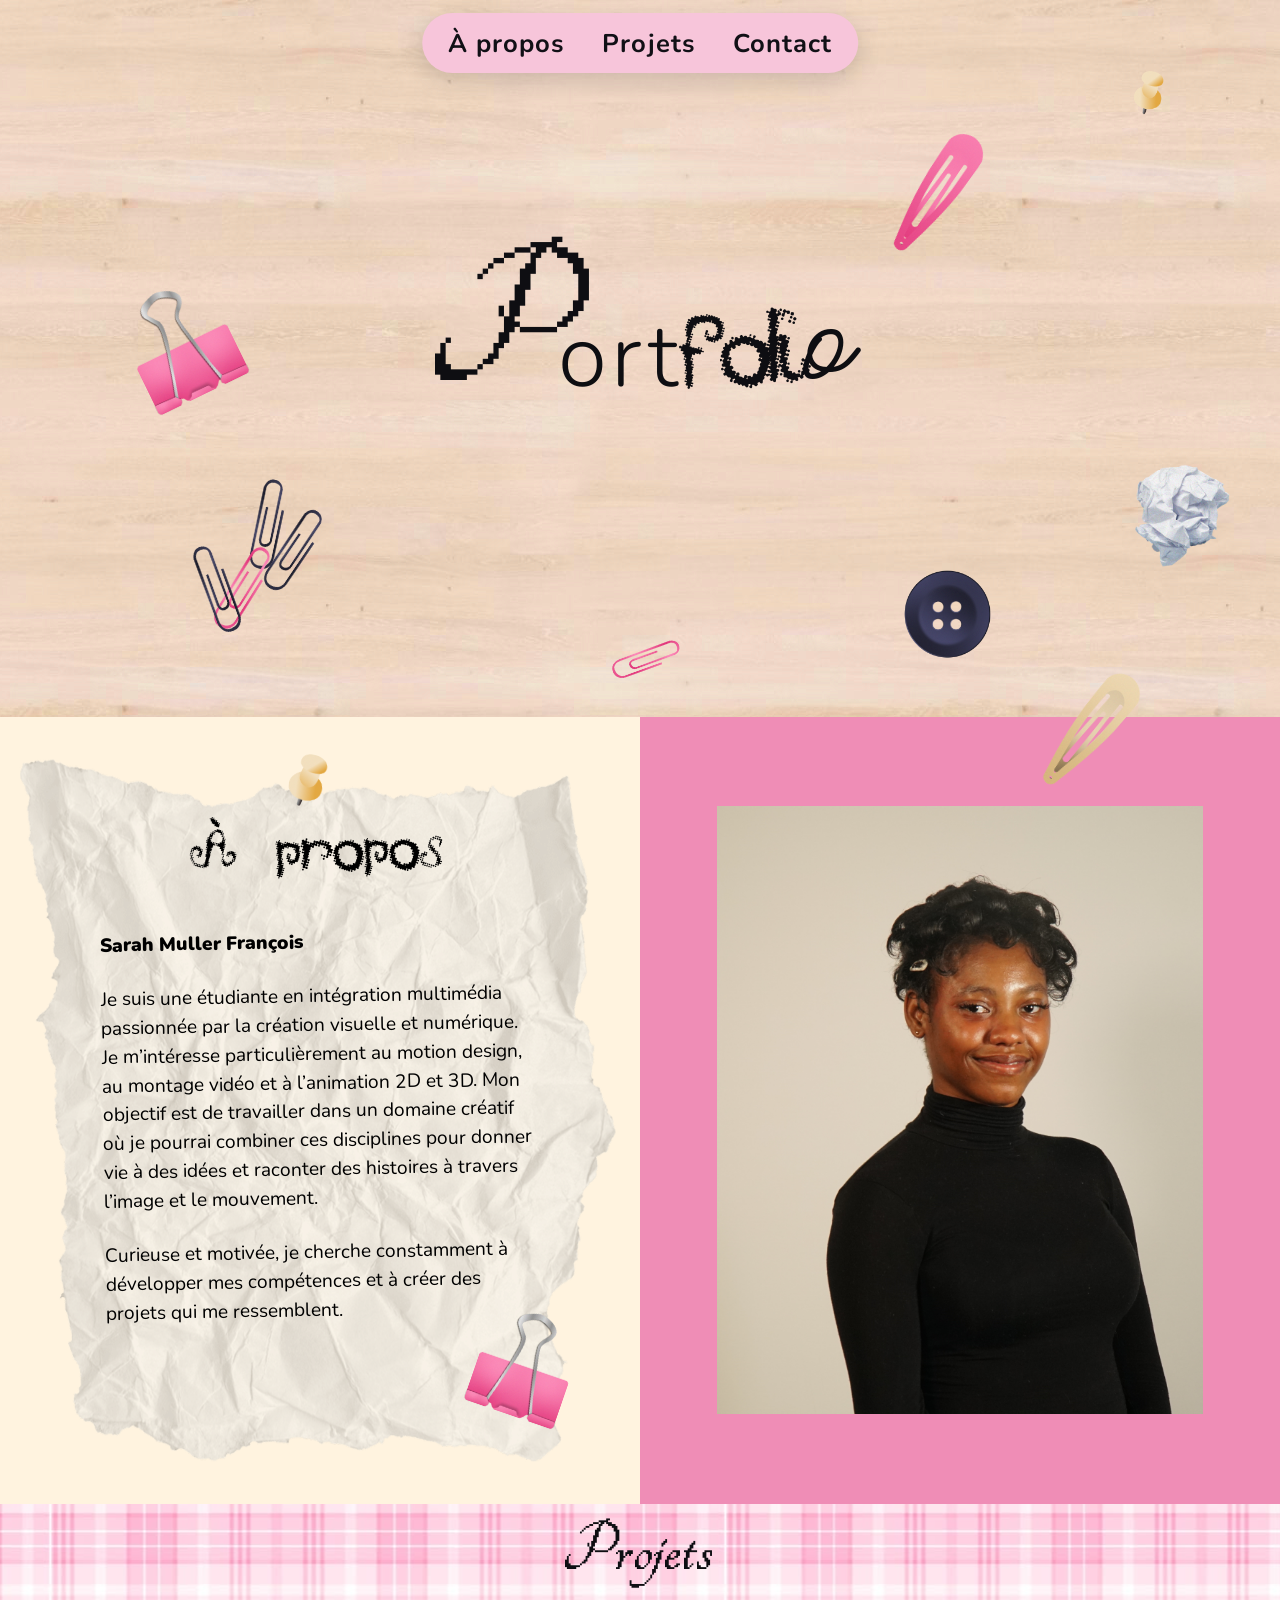
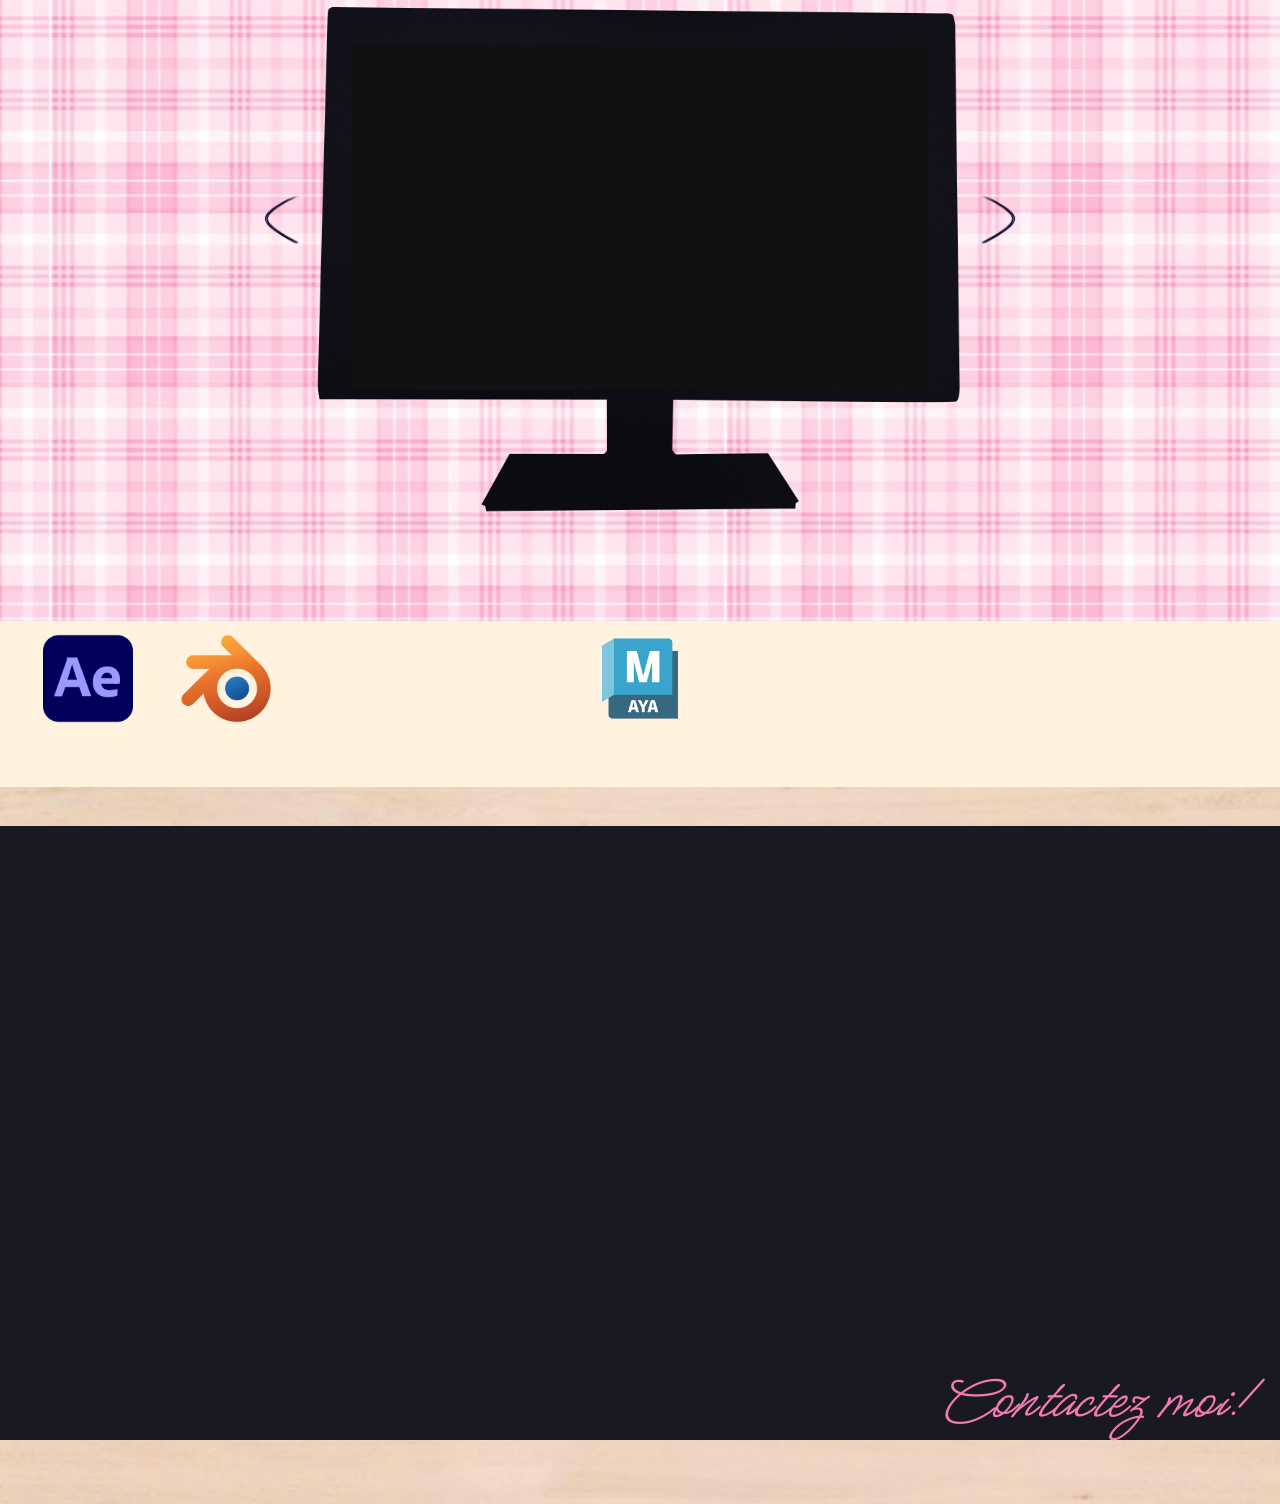
==== commit 2cac7bda: "Ajout_lien_LinkedIn_icone_contact" ====
--- a/index.html
+++ b/index.html
@@ -524,15 +524,17 @@
 
                     <div class="contact__card-socials">
 
-                        <!-- Remplacer # par l’adresse réelle du profil. -->
+                        <!-- Lien vers mon profil LinkedIn. -->
                         <a
-                            href="#"
+                            href="https://www.linkedin.com/in/sarah-muller-fran%C3%A7ois-43366a449"
                             class="contact__card-social contact__card-social--indeed"
-                            aria-label="Mon profil Indeed">
+                            aria-label="Mon profil LinkedIn"
+                            target="_blank"
+                            rel="noopener noreferrer">
 
                             <img
                                 src="./assets/icones/linkedin.png"
-                                alt="Indeed" loading="lazy" decoding="async">
+                                alt="LinkedIn" loading="lazy" decoding="async">
 
                         </a>
 
--- a/css/about.css
+++ b/css/about.css
@@ -178,7 +178,7 @@
     aspect-ratio: 1 / 1;
 
     background-image:
-        url("../assets/Img/Image.jpg");
+        url("../assets/Img/Photo_a_propos.JPG");
 
     box-shadow:
         inset 0 0 0 1px rgba(14, 14, 18, 0.2);
--- a/css/responsive.css
+++ b/css/responsive.css
@@ -316,7 +316,7 @@
    La balise img dans le HTML conserve le texte alternatif.
    ========================================================= */
 .about__image-placeholder {
-  background-image: url("../assets/Img/Image.jpg");
+  background-image: url("../assets/Img/Photo_a_propos.JPG");
   background-size: cover;
   background-position: center;
   background-repeat: no-repeat;
